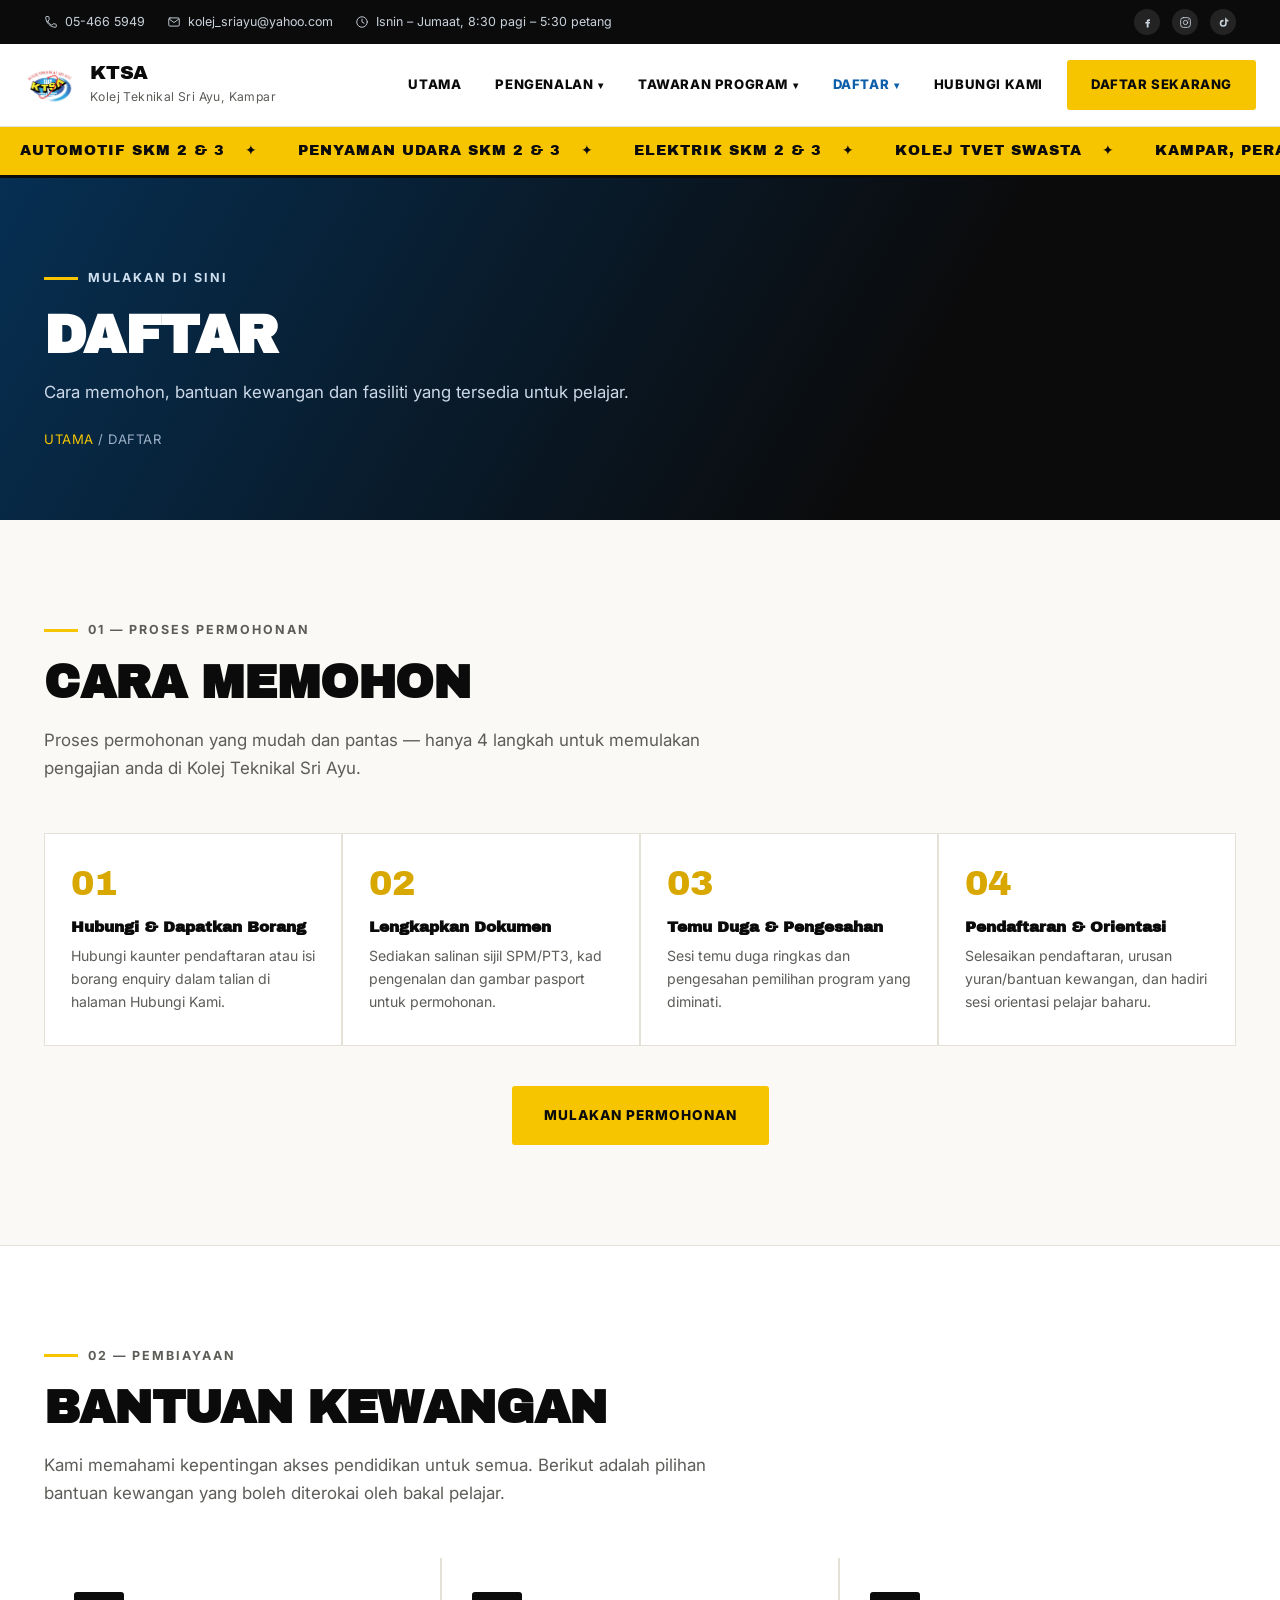
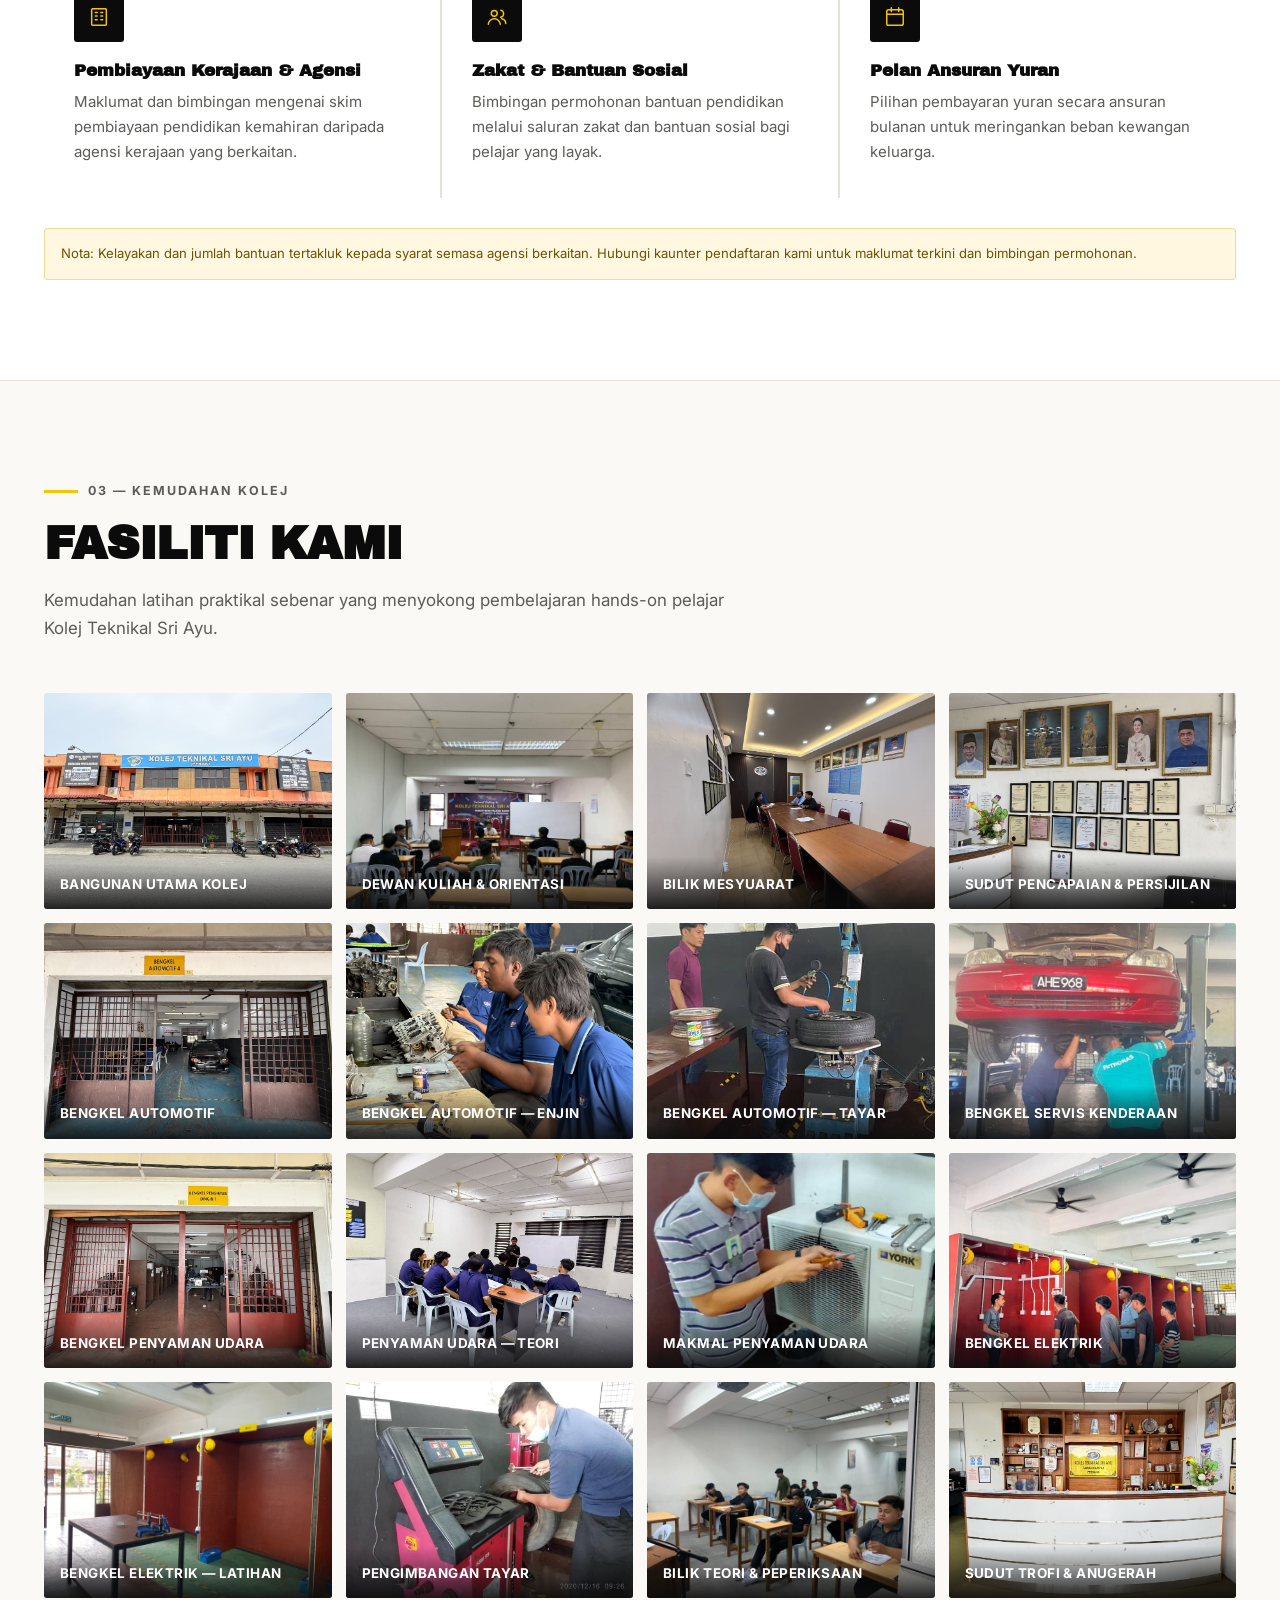
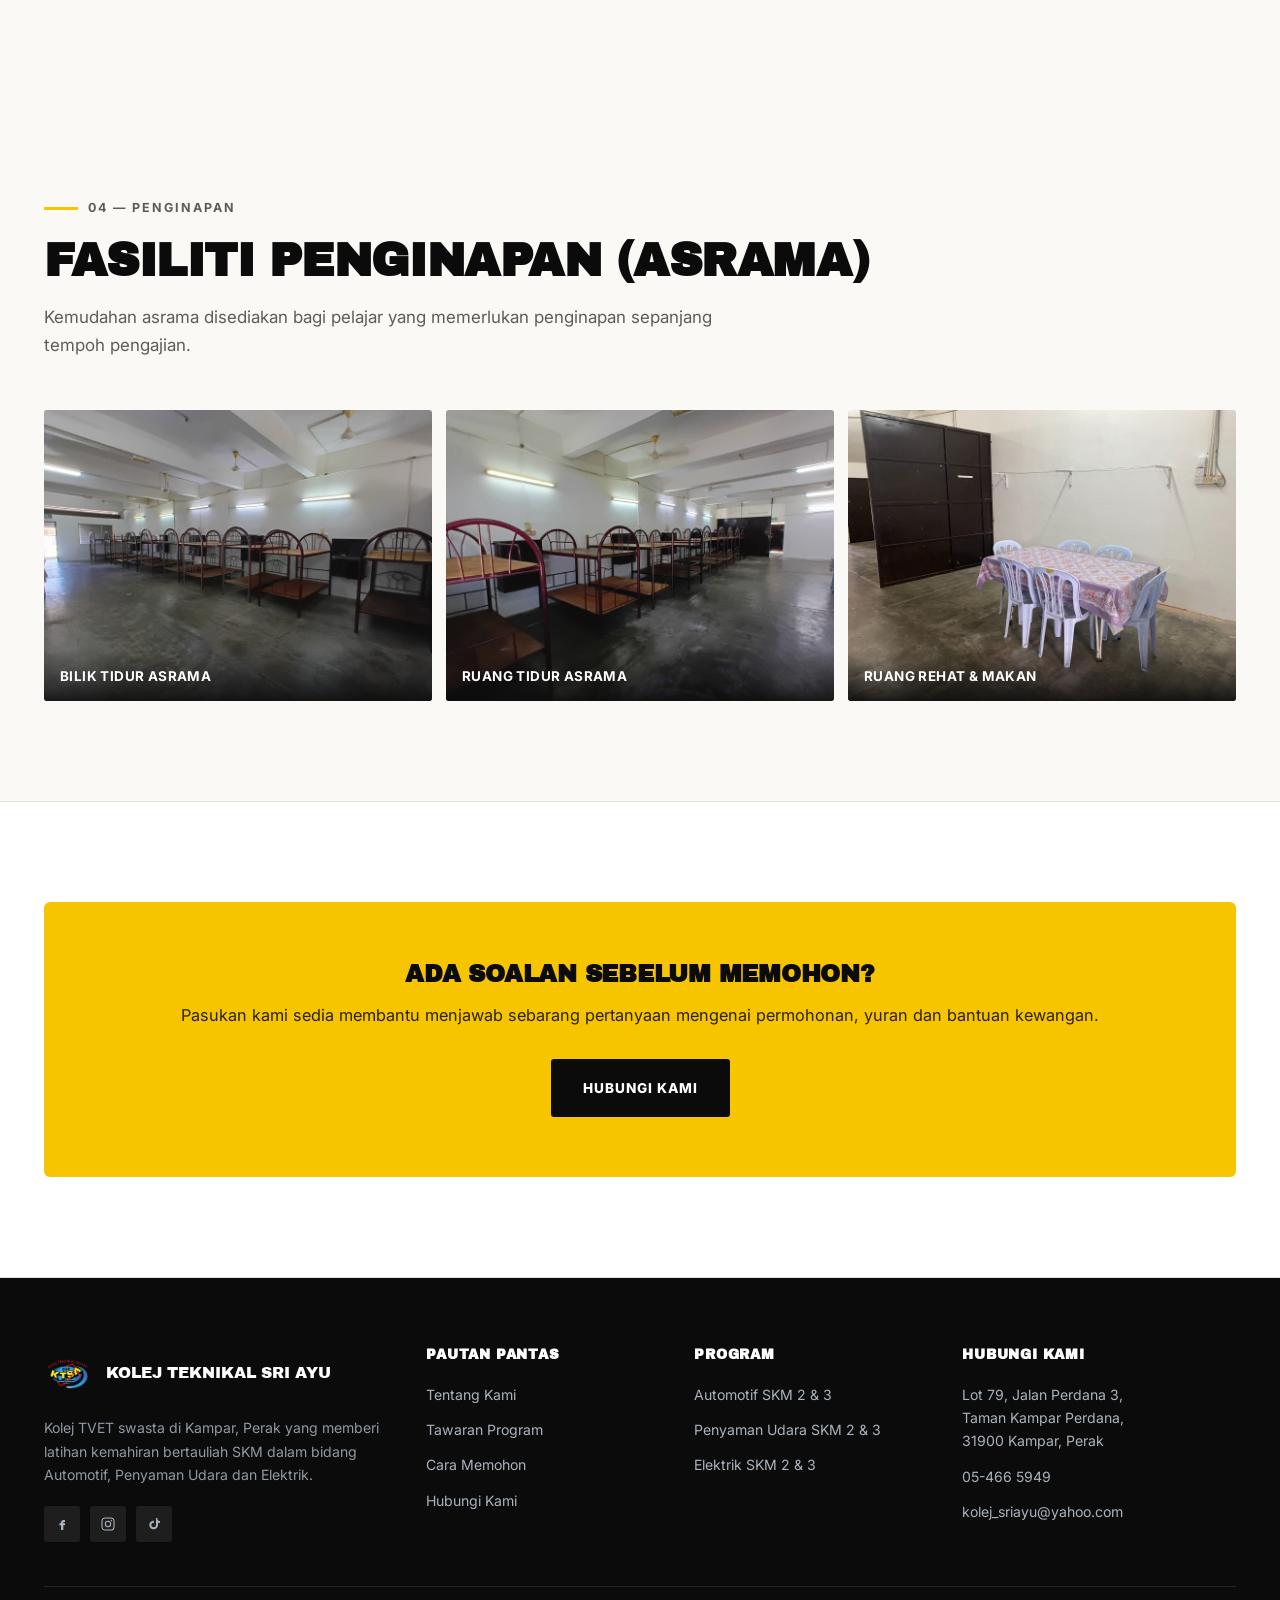
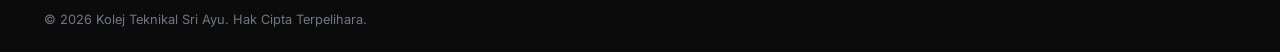
==== daftar.html @ 9a36b3b2 "Redesign site with ArtCenter-inspired bold editorial look and real content - Full visual redesign: b" ====
<!DOCTYPE html>
<html lang="ms">
<head>
<meta charset="UTF-8">
<meta name="viewport" content="width=device-width, initial-scale=1.0">
<title>Daftar | Kolej Teknikal Sri Ayu</title>
<meta name="description" content="Cara memohon, bantuan kewangan dan fasiliti di Kolej Teknikal Sri Ayu.">
<link rel="preconnect" href="https://fonts.googleapis.com">
<link href="https://fonts.googleapis.com/css2?family=Archivo+Black&family=Inter:wght@400;500;600;700;800;900&display=swap" rel="stylesheet">
<link rel="icon" type="image/png" sizes="32x32" href="img/favicon/favicon-32.png">
<link rel="icon" type="image/png" sizes="16x16" href="img/favicon/favicon-16.png">
<link rel="apple-touch-icon" sizes="180x180" href="img/favicon/apple-touch-icon.png">
<link rel="stylesheet" href="css/style.css">
</head>
<body>

<div class="top-bar">
  <div class="container">
    <div class="top-links">
      <a class="top-item" href="tel:0546659549"><svg class="icon" viewBox="0 0 24 24"><path d="M6.6 10.8c1.4 2.8 3.8 5.2 6.6 6.6l2.2-2.2c.3-.3.7-.4 1-.2 1.1.4 2.3.6 3.6.6.6 0 1 .4 1 1V20c0 .6-.4 1-1 1C10.8 21 3 13.2 3 3.6c0-.6.4-1 1-1h3.4c.6 0 1 .4 1 1 0 1.3.2 2.5.6 3.6.1.4 0 .8-.3 1.1L6.6 10.8Z"/></svg>05-466 5949</a>
      <a class="top-item" href="mailto:kolej_sriayu@yahoo.com"><svg class="icon" viewBox="0 0 24 24"><rect x="3" y="5" width="18" height="14" rx="2"/><path d="m4 7 8 6 8-6"/></svg>kolej_sriayu@yahoo.com</a>
      <span class="top-item"><svg class="icon" viewBox="0 0 24 24"><circle cx="12" cy="12" r="9"/><path d="M12 7v5l3.5 2"/></svg>Isnin – Jumaat, 8:30 pagi – 5:30 petang</span>
    </div>
    <div class="top-social">
      <a href="https://www.facebook.com/profile.php?id=100064108056510" target="_blank" rel="noopener" aria-label="Facebook"><svg class="icon" viewBox="0 0 24 24"><path d="M14 9h2.5V6H14c-1.9 0-3.5 1.6-3.5 3.5V11H8v3h2.5v7H14v-7h2.3l.4-3H14V9.6c0-.4.2-.6.6-.6Z" fill="currentColor" stroke="none"/></svg></a>
      <a href="https://www.instagram.com/kolej_teknikalsriayu/" target="_blank" rel="noopener" aria-label="Instagram"><svg class="icon" viewBox="0 0 24 24"><rect x="3" y="3" width="18" height="18" rx="5"/><circle cx="12" cy="12" r="4"/><circle cx="17.2" cy="6.8" r="1" fill="currentColor" stroke="none"/></svg></a>
      <a href="https://www.tiktok.com/@ktsa.tvet" target="_blank" rel="noopener" aria-label="TikTok"><svg class="icon" viewBox="0 0 24 24"><path d="M15 3v10.5a3.5 3.5 0 1 1-3-3.46V7a6.5 6.5 0 1 0 6 6.48V9.8a6 6 0 0 0 3 .8V7.6a4 4 0 0 1-3-1.4A4 4 0 0 1 17 3h-2Z" fill="currentColor" stroke="none"/></svg></a>
    </div>
  </div>
</div>

<header class="site-header">
  <div class="nav-wrap">
    <a href="index.html" class="brand">
      <img src="img/logo/logo.png" alt="Logo Kolej Teknikal Sri Ayu" class="logo-mark">
      <div class="brand-text">
        <div class="name">KTSA</div>
        <div class="tagline">Kolej Teknikal Sri Ayu, Kampar</div>
      </div>
    </a>
    <button class="nav-toggle" aria-label="Buka menu"><span></span><span></span><span></span></button>
    <nav class="main-nav">
      <ul>
        <li><a href="index.html">Utama</a></li>
        <li>
          <a href="pengenalan.html">Pengenalan <span class="caret">▾</span></a>
          <ul class="dropdown">
            <li><a href="pengenalan.html#tentang-kami">Tentang Kami</a></li>
            <li><a href="pengenalan.html#visi-misi">Visi dan Misi</a></li>
            <li><a href="pengenalan.html#pencapaian">Pencapaian</a></li>
            <li><a href="pengenalan.html#kepimpinan">Kepimpinan Kolej</a></li>
            <li><a href="index.html#rakan-strategik">Rakan Strategik</a></li>
          </ul>
        </li>
        <li>
          <a href="program.html">Tawaran Program <span class="caret">▾</span></a>
          <ul class="dropdown">
            <li><a href="program.html#automotif">Kursus Automotif SKM</a></li>
            <li><a href="program.html#penyaman-udara">Kursus Penyaman Udara SKM</a></li>
            <li><a href="program.html#elektrik">Kursus Elektrik SKM</a></li>
          </ul>
        </li>
        <li class="active">
          <a href="daftar.html">Daftar <span class="caret">▾</span></a>
          <ul class="dropdown">
            <li><a href="daftar.html#cara-memohon">Cara Memohon</a></li>
            <li><a href="daftar.html#bantuan-kewangan">Bantuan Kewangan</a></li>
            <li><a href="daftar.html#fasiliti">Fasiliti Kami</a></li>
            <li><a href="daftar.html#penginapan">Penginapan (Asrama)</a></li>
          </ul>
        </li>
        <li><a href="hubungi.html">Hubungi Kami</a></li>
        <li class="nav-cta"><a href="daftar.html" class="btn btn-gold">Daftar Sekarang</a></li>
      </ul>
    </nav>
  </div>
</header>

<div class="marquee">
  <div class="marquee-track">
    <span>Automotif SKM 2 &amp; 3</span><span>Penyaman Udara SKM 2 &amp; 3</span><span>Elektrik SKM 2 &amp; 3</span><span>Kolej TVET Swasta</span><span>Kampar, Perak</span>
    <span>Automotif SKM 2 &amp; 3</span><span>Penyaman Udara SKM 2 &amp; 3</span><span>Elektrik SKM 2 &amp; 3</span><span>Kolej TVET Swasta</span><span>Kampar, Perak</span>
  </div>
</div>

<section class="page-hero">
  <div class="container">
    <span class="eyebrow">Mulakan Di Sini</span>
    <h1>Daftar</h1>
    <p>Cara memohon, bantuan kewangan dan fasiliti yang tersedia untuk pelajar.</p>
    <div class="breadcrumb"><a href="index.html">Utama</a> / Daftar</div>
  </div>
</section>

<section class="section" id="cara-memohon">
  <div class="container">
    <span class="eyebrow">01 — Proses Permohonan</span>
    <h2 class="section-title">Cara Memohon</h2>
    <p class="section-intro">Proses permohonan yang mudah dan pantas — hanya 4 langkah untuk memulakan pengajian anda di Kolej Teknikal Sri Ayu.</p>
    <div class="steps">
      <div class="step">
        <div class="step-num">01</div>
        <h4>Hubungi &amp; Dapatkan Borang</h4>
        <p>Hubungi kaunter pendaftaran atau isi borang enquiry dalam talian di halaman Hubungi Kami.</p>
      </div>
      <div class="step">
        <div class="step-num">02</div>
        <h4>Lengkapkan Dokumen</h4>
        <p>Sediakan salinan sijil SPM/PT3, kad pengenalan dan gambar pasport untuk permohonan.</p>
      </div>
      <div class="step">
        <div class="step-num">03</div>
        <h4>Temu Duga &amp; Pengesahan</h4>
        <p>Sesi temu duga ringkas dan pengesahan pemilihan program yang diminati.</p>
      </div>
      <div class="step">
        <div class="step-num">04</div>
        <h4>Pendaftaran &amp; Orientasi</h4>
        <p>Selesaikan pendaftaran, urusan yuran/bantuan kewangan, dan hadiri sesi orientasi pelajar baharu.</p>
      </div>
    </div>
    <div style="margin-top:40px; text-align:center;">
      <a href="hubungi.html" class="btn btn-gold">Mulakan Permohonan</a>
    </div>
  </div>
</section>

<section class="section section-alt" id="bantuan-kewangan">
  <div class="container">
    <span class="eyebrow">02 — Pembiayaan</span>
    <h2 class="section-title">Bantuan Kewangan</h2>
    <p class="section-intro">Kami memahami kepentingan akses pendidikan untuk semua. Berikut adalah pilihan bantuan kewangan yang boleh diterokai oleh bakal pelajar.</p>
    <div class="grid-3">
      <div class="card">
        <div class="card-icon"><svg class="icon" viewBox="0 0 24 24"><rect x="4" y="3" width="16" height="18" rx="1"/><path d="M8 7h2M14 7h2M8 11h2M14 11h2M8 15h2M14 15h2"/></svg></div>
        <h3>Pembiayaan Kerajaan &amp; Agensi</h3>
        <p>Maklumat dan bimbingan mengenai skim pembiayaan pendidikan kemahiran daripada agensi kerajaan yang berkaitan.</p>
      </div>
      <div class="card">
        <div class="card-icon"><svg class="icon" viewBox="0 0 24 24"><circle cx="9" cy="8" r="3.2"/><path d="M2.5 20c0-3.3 2.9-6 6.5-6s6.5 2.7 6.5 6"/><path d="M16 4.5c1.8.4 3.2 2 3.2 3.9 0 1.9-1.4 3.5-3.2 3.9"/><path d="M17 14c2.6.5 4.5 2.4 4.5 5"/></svg></div>
        <h3>Zakat &amp; Bantuan Sosial</h3>
        <p>Bimbingan permohonan bantuan pendidikan melalui saluran zakat dan bantuan sosial bagi pelajar yang layak.</p>
      </div>
      <div class="card">
        <div class="card-icon"><svg class="icon" viewBox="0 0 24 24"><rect x="3" y="4" width="18" height="17" rx="2"/><path d="M3 9h18M8 2v4M16 2v4"/></svg></div>
        <h3>Pelan Ansuran Yuran</h3>
        <p>Pilihan pembayaran yuran secara ansuran bulanan untuk meringankan beban kewangan keluarga.</p>
      </div>
    </div>
    <div class="form-note" style="margin-top:30px;">Nota: Kelayakan dan jumlah bantuan tertakluk kepada syarat semasa agensi berkaitan. Hubungi kaunter pendaftaran kami untuk maklumat terkini dan bimbingan permohonan.</div>
  </div>
</section>

<section class="section" id="fasiliti">
  <div class="container">
    <span class="eyebrow">03 — Kemudahan Kolej</span>
    <h2 class="section-title">Fasiliti Kami</h2>
    <p class="section-intro">Kemudahan latihan praktikal sebenar yang menyokong pembelajaran hands-on pelajar Kolej Teknikal Sri Ayu.</p>
    <div class="photo-grid">
      <div class="photo-card"><img src="img/signboard/bangunan-utama.jpg" alt="Bangunan utama Kolej Teknikal Sri Ayu di Taman Kampar Perdana"><div class="cap">Bangunan Utama Kolej</div></div>
      <div class="photo-card"><img src="img/fasiliti/Fasiliti1.jpg" alt="Dewan kuliah dan sesi orientasi pelajar baharu"><div class="cap">Dewan Kuliah &amp; Orientasi</div></div>
      <div class="photo-card"><img src="img/pejabat/bilik-mesyuarat.jpg" alt="Bilik mesyuarat Kolej Teknikal Sri Ayu"><div class="cap">Bilik Mesyuarat</div></div>
      <div class="photo-card"><img src="img/pejabat/sijil.jpg" alt="Sudut persijilan dan pengiktirafan rasmi kolej"><div class="cap">Sudut Pencapaian &amp; Persijilan</div></div>
      <div class="photo-card"><img src="img/bengkel-automotif/signboard.jpg" alt="Bengkel Automotif Kolej Teknikal Sri Ayu"><div class="cap">Bengkel Automotif</div></div>
      <div class="photo-card"><img src="img/bengkel-automotif/engine.jpg" alt="Bengkel automotif — kerja komponen enjin"><div class="cap">Bengkel Automotif — Enjin</div></div>
      <div class="photo-card"><img src="img/fasiliti/Fasiliti4.jpg" alt="Bengkel automotif — servis tayar dan roda"><div class="cap">Bengkel Automotif — Tayar</div></div>
      <div class="photo-card"><img src="img/fasiliti/Fasiliti9.jpg" alt="Bengkel automotif — servis kenderaan di atas lif"><div class="cap">Bengkel Servis Kenderaan</div></div>
      <div class="photo-card"><img src="img/bengkel-aircond/signboard.jpg" alt="Bengkel Penyaman Udara Kolej Teknikal Sri Ayu"><div class="cap">Bengkel Penyaman Udara</div></div>
      <div class="photo-card"><img src="img/bengkel-aircond/teori-1.jpg" alt="Bilik teori Bengkel Penyaman Udara"><div class="cap">Penyaman Udara — Teori</div></div>
      <div class="photo-card"><img src="img/fasiliti/Fasiliti5.jpg" alt="Makmal penyaman udara — servis unit luar"><div class="cap">Makmal Penyaman Udara</div></div>
      <div class="photo-card"><img src="img/bengkel-elektrik/elektrik-1.jpg" alt="Bengkel Elektrik Kolej Teknikal Sri Ayu"><div class="cap">Bengkel Elektrik</div></div>
      <div class="photo-card"><img src="img/bengkel-elektrik/elektrik-3.jpg" alt="Bengkel Elektrik — bay latihan"><div class="cap">Bengkel Elektrik — Latihan</div></div>
      <div class="photo-card"><img src="img/fasiliti/Fasiliti8.jpg" alt="Bengkel automotif — pengimbangan tayar"><div class="cap">Pengimbangan Tayar</div></div>
      <div class="photo-card"><img src="img/fasiliti/Fasiliti2.jpg" alt="Bilik teori dan peperiksaan pelajar"><div class="cap">Bilik Teori &amp; Peperiksaan</div></div>
      <div class="photo-card"><img src="img/pejabat/trofi.jpg" alt="Sudut trofi dan anugerah kolej"><div class="cap">Sudut Trofi &amp; Anugerah</div></div>
    </div>
  </div>
</section>

<section class="section" id="penginapan">
  <div class="container">
    <span class="eyebrow">04 — Penginapan</span>
    <h2 class="section-title">Fasiliti Penginapan (Asrama)</h2>
    <p class="section-intro">Kemudahan asrama disediakan bagi pelajar yang memerlukan penginapan sepanjang tempoh pengajian.</p>
    <div class="photo-grid" style="grid-template-columns:repeat(3,1fr);">
      <div class="photo-card"><img src="img/hostel/hostel-1.jpg" alt="Bilik tidur asrama pelajar Kolej Teknikal Sri Ayu"><div class="cap">Bilik Tidur Asrama</div></div>
      <div class="photo-card"><img src="img/hostel/hostel-3.jpg" alt="Bilik tidur asrama pelajar, susun atur lain"><div class="cap">Ruang Tidur Asrama</div></div>
      <div class="photo-card"><img src="img/hostel/hostel-2.jpg" alt="Ruang rehat dan makan di asrama"><div class="cap">Ruang Rehat &amp; Makan</div></div>
    </div>
  </div>
</section>

<section class="section section-alt">
  <div class="container">
    <div class="cta-band">
      <h2>Ada Soalan Sebelum Memohon?</h2>
      <p>Pasukan kami sedia membantu menjawab sebarang pertanyaan mengenai permohonan, yuran dan bantuan kewangan.</p>
      <div class="cta-actions">
        <a href="hubungi.html" class="btn btn-ink">Hubungi Kami</a>
      </div>
    </div>
  </div>
</section>

<footer class="site-footer">
  <div class="container">
    <div class="footer-grid">
      <div>
        <div class="footer-brand">
          <img src="img/logo/logo.png" alt="Logo Kolej Teknikal Sri Ayu">
          <div class="name">Kolej Teknikal Sri Ayu</div>
        </div>
        <p class="footer-desc">Kolej TVET swasta di Kampar, Perak yang memberi latihan kemahiran bertauliah SKM dalam bidang Automotif, Penyaman Udara dan Elektrik.</p>
        <div class="footer-social">
          <a href="https://www.facebook.com/profile.php?id=100064108056510" target="_blank" rel="noopener" aria-label="Facebook"><svg class="icon" viewBox="0 0 24 24"><path d="M14 9h2.5V6H14c-1.9 0-3.5 1.6-3.5 3.5V11H8v3h2.5v7H14v-7h2.3l.4-3H14V9.6c0-.4.2-.6.6-.6Z" fill="currentColor" stroke="none"/></svg></a>
          <a href="https://www.instagram.com/kolej_teknikalsriayu/" target="_blank" rel="noopener" aria-label="Instagram"><svg class="icon" viewBox="0 0 24 24"><rect x="3" y="3" width="18" height="18" rx="5"/><circle cx="12" cy="12" r="4"/><circle cx="17.2" cy="6.8" r="1" fill="currentColor" stroke="none"/></svg></a>
          <a href="https://www.tiktok.com/@ktsa.tvet" target="_blank" rel="noopener" aria-label="TikTok"><svg class="icon" viewBox="0 0 24 24"><path d="M15 3v10.5a3.5 3.5 0 1 1-3-3.46V7a6.5 6.5 0 1 0 6 6.48V9.8a6 6 0 0 0 3 .8V7.6a4 4 0 0 1-3-1.4A4 4 0 0 1 17 3h-2Z" fill="currentColor" stroke="none"/></svg></a>
        </div>
      </div>
      <div>
        <h4>Pautan Pantas</h4>
        <ul>
          <li><a href="pengenalan.html">Tentang Kami</a></li>
          <li><a href="program.html">Tawaran Program</a></li>
          <li><a href="daftar.html">Cara Memohon</a></li>
          <li><a href="hubungi.html">Hubungi Kami</a></li>
        </ul>
      </div>
      <div>
        <h4>Program</h4>
        <ul>
          <li><a href="program.html#automotif">Automotif SKM 2 &amp; 3</a></li>
          <li><a href="program.html#penyaman-udara">Penyaman Udara SKM 2 &amp; 3</a></li>
          <li><a href="program.html#elektrik">Elektrik SKM 2 &amp; 3</a></li>
        </ul>
      </div>
      <div>
        <h4>Hubungi Kami</h4>
        <ul>
          <li>Lot 79, Jalan Perdana 3,<br>Taman Kampar Perdana,<br>31900 Kampar, Perak</li>
          <li>05-466 5949</li>
          <li>kolej_sriayu@yahoo.com</li>
        </ul>
      </div>
    </div>
    <div class="footer-bottom">
      <span>© 2026 Kolej Teknikal Sri Ayu. Hak Cipta Terpelihara.</span>
    </div>
  </div>
</footer>

<script src="js/main.js"></script>
</body>
</html>
---- css/style.css ----
/* ===================================================
   Kolej Teknikal Sri Ayu — Stylesheet
   Bold editorial design system (ArtCenter-inspired layout,
   palette pulled from the KTSA logo: gold, blue, red, ink)
   =================================================== */

:root {
  --ink: #0b0b0c;
  --ink-soft: #1c1c1e;
  --paper: #faf9f5;
  --white: #ffffff;

  --blue: #0c5fa8;
  --blue-dark: #062f52;
  --blue-mid: #124a80;
  --blue-light: #4a9ad8;

  --gold: #f6c500;
  --gold-dark: #d9a800;

  --red: #e1261c;

  --gray-900: #1c1c1e;
  --gray-600: #5c5c58;
  --gray-400: #8b8b84;
  --border: #e4e1d6;
  --border-dark: #2c2c2e;

  --radius: 3px;
  --radius-lg: 6px;
  --shadow: 0 10px 30px rgba(11, 11, 12, 0.08);
  --shadow-lg: 0 24px 60px rgba(11, 11, 12, 0.18);

  --container: 1240px;
}

* { margin: 0; padding: 0; box-sizing: border-box; }
html { scroll-behavior: smooth; }

body {
  font-family: 'Inter', -apple-system, BlinkMacSystemFont, 'Segoe UI', Roboto, Arial, sans-serif;
  color: var(--ink);
  background: var(--paper);
  line-height: 1.65;
  overflow-x: hidden;
  font-size: 16px;
}

h1, h2, h3, h4 {
  font-family: 'Archivo Black', 'Inter', sans-serif;
  color: var(--ink);
  line-height: 1.08;
  letter-spacing: -0.01em;
  text-transform: uppercase;
}
a { text-decoration: none; color: inherit; }
ul { list-style: none; }
img { max-width: 100%; display: block; }
button { font-family: inherit; }
svg.icon { width: 22px; height: 22px; stroke: currentColor; fill: none; stroke-width: 1.6; stroke-linecap: round; stroke-linejoin: round; flex-shrink: 0; }

.container { width: 100%; max-width: var(--container); margin: 0 auto; padding: 0 24px; }
.section { padding: 100px 0; }
.section-alt { background: var(--white); border-top: 1px solid var(--border); border-bottom: 1px solid var(--border); }
.section-dark { background: var(--ink); color: var(--white); }
.section-dark h2, .section-dark h3, .section-dark h4 { color: var(--white); }

.eyebrow {
  display: flex; align-items: center; gap: 10px;
  color: var(--gray-600); font-weight: 700; font-size: 0.78rem;
  letter-spacing: 2px; text-transform: uppercase; margin-bottom: 18px;
}
.eyebrow::before { content: ""; width: 34px; height: 3px; background: var(--gold); display: inline-block; }
.section-dark .eyebrow { color: #cfd6de; }

.section-title { font-size: clamp(2rem, 3.6vw, 3.1rem); margin-bottom: 18px; }
.section-intro { color: var(--gray-600); max-width: 700px; margin-bottom: 50px; font-size: 1.06rem; }
.section-dark .section-intro { color: #b9c2cc; }

/* Buttons */
.btn {
  display: inline-flex; align-items: center; gap: 10px; padding: 16px 30px;
  border-radius: var(--radius); font-weight: 800; font-size: 0.85rem;
  text-transform: uppercase; letter-spacing: 1px;
  transition: all 0.2s ease; border: 2px solid transparent; cursor: pointer;
}
.btn svg { width: 18px; height: 18px; }
.btn-gold { background: var(--gold); color: var(--ink); }
.btn-gold:hover { background: var(--gold-dark); transform: translateY(-2px); }
.btn-ink { background: var(--ink); color: var(--white); border-color: var(--ink); }
.btn-ink:hover { background: var(--ink-soft); transform: translateY(-2px); }
.btn-outline-white { background: transparent; border-color: rgba(255,255,255,0.55); color: var(--white); }
.btn-outline-white:hover { background: var(--white); color: var(--ink); border-color: var(--white); }
.btn-outline-ink { background: transparent; border-color: var(--ink); color: var(--ink); }
.btn-outline-ink:hover { background: var(--ink); color: var(--white); }
.btn-block { width: 100%; justify-content: center; }
.text-link { display: inline-flex; align-items: center; gap: 8px; font-weight: 800; text-transform: uppercase; font-size: 0.82rem; letter-spacing: 0.8px; color: var(--ink); border-bottom: 2px solid var(--gold); padding-bottom: 4px; }
.text-link:hover { color: var(--blue); border-color: var(--blue); }
.text-link svg { width: 16px; height: 16px; transition: transform 0.2s ease; }
.text-link:hover svg { transform: translateX(4px); }

/* Utility bar */
.top-bar { background: var(--ink); color: #c9d1da; font-size: 0.78rem; }
.top-bar .container { display: flex; justify-content: space-between; align-items: center; padding-top: 9px; padding-bottom: 9px; flex-wrap: wrap; gap: 8px; }
.top-bar .top-links { display: flex; gap: 22px; flex-wrap: wrap; }
.top-bar .top-item { display: inline-flex; align-items: center; gap: 7px; }
.top-bar .top-item svg { width: 14px; height: 14px; }
.top-bar a:hover { color: var(--gold); }
.top-social { display: flex; gap: 12px; }
.top-social a { width: 26px; height: 26px; border-radius: 50%; background: rgba(255,255,255,0.1); display: flex; align-items: center; justify-content: center; }
.top-social svg { width: 13px; height: 13px; }
.top-social a:hover { background: var(--gold); color: var(--ink); }

/* Header / Nav */
header.site-header { background: var(--white); border-bottom: 1px solid var(--border); position: sticky; top: 0; z-index: 999; }
.nav-wrap { display: flex; align-items: center; justify-content: space-between; padding: 14px 24px; gap: 20px; }
.brand { display: flex; align-items: center; gap: 12px; }
.brand img.logo-mark { height: 54px; width: auto; flex-shrink: 0; }
.brand-text .name { font-family: 'Archivo Black', sans-serif; font-weight: 400; font-size: 1.2rem; color: var(--ink); line-height: 1; text-transform: uppercase; letter-spacing: -0.01em; white-space: nowrap; }
.brand-text .tagline { font-size: 0.76rem; color: var(--gray-600); letter-spacing: 0.4px; margin-top: 5px; white-space: nowrap; }

nav.main-nav > ul { display: flex; align-items: center; gap: 2px; }
nav.main-nav > ul > li { position: relative; }
nav.main-nav > ul > li > a {
  display: flex; align-items: center; gap: 5px; padding: 12px 16px; font-weight: 800;
  font-size: 0.82rem; text-transform: uppercase; letter-spacing: 0.6px; color: var(--ink); border-radius: var(--radius); transition: color 0.2s;
}
nav.main-nav > ul > li > a:hover, nav.main-nav > ul > li.active > a { color: var(--blue); }
.caret { font-size: 0.6rem; margin-top: 2px; }

.dropdown {
  display: block; position: absolute; top: 100%; left: 0; background: var(--ink); min-width: 270px;
  box-shadow: var(--shadow-lg); border-radius: var(--radius); padding: 8px;
  opacity: 0; visibility: hidden; transform: translateY(8px); transition: all 0.18s ease;
}
nav.main-nav > ul > li:hover .dropdown { opacity: 1; visibility: visible; transform: translateY(0); }
.dropdown li a { display: block; padding: 12px 16px; border-radius: var(--radius); font-size: 0.86rem; color: #dfe4e9; font-weight: 600; }
.dropdown li a:hover { background: rgba(255,255,255,0.08); color: var(--gold); }

.nav-cta { margin-left: 6px; }
.nav-cta .btn { padding: 12px 22px; }
.nav-toggle { display: none; flex-direction: column; gap: 5px; cursor: pointer; background: none; border: none; padding: 6px; }
.nav-toggle span { width: 26px; height: 3px; background: var(--ink); border-radius: 2px; }

/* Marquee ticker */
.marquee { background: var(--gold); color: var(--ink); overflow: hidden; white-space: nowrap; border-bottom: 3px solid var(--ink); }
.marquee-track { display: inline-flex; align-items: center; animation: marquee 26s linear infinite; padding: 12px 0; }
.marquee-track span { font-family: 'Archivo Black', sans-serif; font-size: 0.9rem; text-transform: uppercase; letter-spacing: 1px; padding: 0 20px; display: inline-flex; align-items: center; gap: 20px; }
.marquee-track span::after { content: "✦"; color: var(--ink); }
@keyframes marquee { 0% { transform: translateX(0); } 100% { transform: translateX(-50%); } }
@media (prefers-reduced-motion: reduce) { .marquee-track { animation: none; } }

/* Hero */
.hero {
  position: relative; color: var(--white); padding: 130px 0 150px; overflow: hidden; background: var(--ink);
}
.hero::before {
  content: ""; position: absolute; inset: 0; z-index: 1;
  background: linear-gradient(180deg, rgba(6,15,26,0.72) 0%, rgba(6,15,26,0.86) 55%, rgba(6,15,26,0.96) 100%);
}
.hero::after {
  content: ""; position: absolute; right: -140px; top: -140px; width: 460px; height: 460px;
  border-radius: 50%; background: rgba(246, 197, 0, 0.08); pointer-events: none; z-index: 1;
}
.hero-inner { position: relative; z-index: 2; max-width: 760px; }
.hero-badge {
  display: inline-flex; align-items: center; gap: 8px; background: rgba(246,197,0,0.14); border: 1px solid rgba(246,197,0,0.5);
  color: var(--gold); padding: 8px 18px; border-radius: 30px; font-size: 0.78rem; font-weight: 800; letter-spacing: 1px; text-transform: uppercase; margin-bottom: 26px;
}
.hero h1 { color: var(--white); font-size: clamp(2.6rem, 6vw, 4.6rem); margin-bottom: 22px; }
.hero h1 span { color: var(--gold); }
.hero p { color: #d6dee6; font-size: 1.12rem; max-width: 560px; margin-bottom: 36px; text-transform: none; }
.hero-actions { display: flex; gap: 16px; flex-wrap: wrap; }

.hero-stats { position: relative; z-index: 2; margin-top: 70px; background: var(--ink-soft); border: 1px solid rgba(255,255,255,0.1); border-radius: var(--radius-lg); display: grid; grid-template-columns: repeat(4, 1fr); }
.hero-stats .stat { padding: 26px 22px; text-align: left; border-right: 1px solid rgba(255,255,255,0.1); }
.hero-stats .stat:last-child { border-right: none; }
.hero-stats .stat .num { font-family: 'Archivo Black', sans-serif; font-size: 1.7rem; color: var(--gold); }
.hero-stats .stat .label { font-size: 0.76rem; color: #c3ccd6; margin-top: 4px; text-transform: uppercase; letter-spacing: 0.5px; }

/* Page hero (inner pages) */
.page-hero {
  position: relative; color: var(--white); padding: 90px 0 70px; text-align: left;
  background: linear-gradient(120deg, var(--blue-dark), var(--ink) 70%);
}
.page-hero .eyebrow { color: #cfe0f0; }
.page-hero .eyebrow::before { background: var(--gold); }
.page-hero h1 { color: var(--white); font-size: clamp(2.1rem, 4.5vw, 3.4rem); margin-bottom: 14px; }
.page-hero p { color: #cdd9e8; max-width: 620px; font-size: 1.05rem; text-transform: none; }
.breadcrumb { font-size: 0.82rem; color: #9db2c8; margin-top: 22px; text-transform: uppercase; letter-spacing: 0.5px; }
.breadcrumb a { color: var(--gold); }

/* Numbered editorial feature list */
.feature-list { display: grid; grid-template-columns: repeat(3, 1fr); gap: 0; border-top: 1px solid var(--border); }
.feature-item { padding: 34px 28px; border-right: 1px solid var(--border); border-bottom: 1px solid var(--border); }
.feature-item:nth-child(3n) { border-right: none; }
.feature-item .fi-top { display: flex; align-items: center; justify-content: space-between; margin-bottom: 20px; }
.feature-item .fi-num { font-family: 'Archivo Black', sans-serif; font-size: 0.85rem; color: var(--gray-400); }
.feature-item .fi-icon { width: 44px; height: 44px; border-radius: var(--radius); background: var(--ink); color: var(--gold); display: flex; align-items: center; justify-content: center; }
.feature-item h3 { font-size: 1.02rem; margin-bottom: 10px; text-transform: none; letter-spacing: 0; }
.feature-item p { color: var(--gray-600); font-size: 0.92rem; text-transform: none; }

/* Cards (financial aid, leadership) */
.grid-3 { display: grid; grid-template-columns: repeat(3, 1fr); gap: 2px; background: var(--border); }
.grid-2 { display: grid; grid-template-columns: repeat(2, 1fr); gap: 26px; }
.grid-4 { display: grid; grid-template-columns: repeat(4, 1fr); gap: 22px; }

.card { background: var(--white); padding: 34px 30px; transition: background 0.2s; }
.card:hover { background: var(--paper); }
.card-icon {
  width: 50px; height: 50px; border-radius: var(--radius); background: var(--ink);
  color: var(--gold); display: flex; align-items: center; justify-content: center; margin-bottom: 20px;
}
.card h3 { font-size: 1.05rem; margin-bottom: 10px; text-transform: none; letter-spacing: 0; }
.card p { color: var(--gray-600); font-size: 0.94rem; }

/* Program editorial blocks */
.program-feature { display: grid; grid-template-columns: 1fr 1fr; gap: 60px; align-items: center; padding: 70px 0; border-bottom: 1px solid var(--border); }
.program-feature:first-of-type { padding-top: 0; }
.program-feature:last-of-type { border-bottom: none; }
.program-feature.reverse .pf-media { order: 2; }
.program-feature.reverse .pf-text { order: 1; }
.pf-media { position: relative; aspect-ratio: 4/3; overflow: hidden; border-radius: var(--radius-lg); }
.pf-media img { width: 100%; height: 100%; object-fit: cover; }
.pf-media .pf-tag { position: absolute; top: 18px; left: 18px; background: var(--gold); color: var(--ink); font-family: 'Archivo Black', sans-serif; font-size: 0.72rem; padding: 7px 14px; border-radius: 20px; letter-spacing: 0.5px; }
.pf-text .fi-num { display: block; font-family: 'Archivo Black', sans-serif; color: var(--gray-400); font-size: 0.85rem; margin-bottom: 14px; }
.pf-text h3 { font-size: clamp(1.5rem, 2.4vw, 2.1rem); margin-bottom: 16px; }
.pf-text p.desc { color: var(--gray-600); margin-bottom: 22px; text-transform: none; }
.pf-meta { display: grid; grid-template-columns: repeat(2, 1fr); gap: 14px; margin: 24px 0; padding: 20px 0; border-top: 1px solid var(--border); border-bottom: 1px solid var(--border); }
.pf-meta .item .label { font-size: 0.72rem; color: var(--gray-400); text-transform: uppercase; letter-spacing: 0.5px; }
.pf-meta .item .value { font-weight: 800; color: var(--ink); margin-top: 3px; font-size: 0.94rem; }
.program-cols { display: grid; grid-template-columns: 1fr 1fr; gap: 30px; margin: 20px 0 26px; }
.program-cols h4 { font-size: 0.86rem; margin-bottom: 12px; text-transform: uppercase; letter-spacing: 0.6px; color: var(--gray-600); }
.check-list li { position: relative; padding-left: 26px; margin-bottom: 10px; font-size: 0.92rem; color: var(--ink); }
.check-list li svg { position: absolute; left: 0; top: 3px; width: 16px; height: 16px; color: var(--gold-dark); stroke-width: 3; }

/* Steps */
.steps { display: grid; grid-template-columns: repeat(4, 1fr); gap: 2px; background: var(--border); border: 1px solid var(--border); }
.step { background: var(--white); padding: 32px 26px; position: relative; }
.step .step-num { font-family: 'Archivo Black', sans-serif; font-size: 2.2rem; color: var(--gold-dark); margin-bottom: 18px; line-height: 1; }
.step h4 { font-size: 0.96rem; margin-bottom: 8px; text-transform: none; letter-spacing: 0; }
.step p { font-size: 0.88rem; color: var(--gray-600); }

/* Timeline */
.timeline { border-left: 3px solid var(--ink); padding-left: 32px; }
.timeline-item { position: relative; margin-bottom: 34px; }
.timeline-item::before { content: ""; position: absolute; left: -41px; top: 4px; width: 15px; height: 15px; border-radius: 50%; background: var(--gold); border: 3px solid var(--ink); }
.timeline-item h4 { font-size: 1rem; margin-bottom: 6px; text-transform: none; letter-spacing: 0; }
.timeline-item p { color: var(--gray-600); font-size: 0.92rem; }

/* Leadership team */
.person-card { text-align: left; }
.person-avatar {
  width: 100%; aspect-ratio: 1; border-radius: var(--radius);
  background: linear-gradient(135deg, var(--blue-dark), var(--blue));
  display: flex; align-items: center; justify-content: center; color: var(--gold);
  font-family: 'Archivo Black', sans-serif; font-size: 2rem; margin-bottom: 20px;
}
.person-avatar.has-photo { background: var(--paper); padding: 0; overflow: hidden; }
.person-avatar.has-photo img { width: 100%; height: 100%; object-fit: cover; object-position: center 22%; display: block; }
.person-card h4 { font-size: 1.08rem; margin-bottom: 6px; text-transform: none; letter-spacing: -0.01em; line-height: 1.25; }
.person-card .person-name { color: var(--gray-600); font-weight: 600; font-size: 0.86rem; text-transform: none; letter-spacing: 0; }
.person-card p.bio { color: var(--gray-600); font-size: 0.88rem; }
.leadership-row { margin-bottom: 26px; }
.leadership-row:last-child { margin-bottom: 0; }
.leadership-row-center { display: flex; flex-wrap: wrap; justify-content: center; gap: 26px; }
.leadership-row-center > .person-card { flex: 0 1 calc(25% - 19.5px); }
@media (max-width: 980px) { .leadership-row-center > .person-card { flex-basis: calc(50% - 13px); } }
@media (max-width: 760px) { .leadership-row-center > .person-card { flex-basis: 100%; } }

/* Photo gallery (facilities / activities) */
.photo-grid { display: grid; grid-template-columns: repeat(4, 1fr); gap: 14px; }
.photo-grid.cols-2 { grid-template-columns: repeat(2, 1fr); gap: 20px; }
.photo-card { position: relative; overflow: hidden; border-radius: var(--radius); aspect-ratio: 4/3; }
.photo-card img { width: 100%; height: 100%; object-fit: cover; transition: transform 0.4s ease; }
.photo-card:hover img { transform: scale(1.06); }
.photo-card .cap { position: absolute; left: 0; right: 0; bottom: 0; padding: 16px 16px 14px; background: linear-gradient(0deg, rgba(11,11,12,0.88), rgba(11,11,12,0)); color: var(--white); font-weight: 700; font-size: 0.84rem; text-transform: uppercase; letter-spacing: 0.4px; }

/* Poster / announcement grid */
.poster-grid { display: grid; grid-template-columns: repeat(3, 1fr); gap: 24px; }
.poster-card { display: block; border-radius: var(--radius-lg); overflow: hidden; border: 1px solid var(--border); background: var(--white); }
.poster-card .poster-img { aspect-ratio: 3/4; overflow: hidden; }
.poster-card img { width: 100%; height: 100%; object-fit: cover; transition: transform 0.3s ease; }
.poster-card:hover img { transform: scale(1.03); }
.poster-card .poster-body { padding: 18px 20px; }
.poster-card .poster-tag { font-size: 0.7rem; font-weight: 800; letter-spacing: 1px; text-transform: uppercase; color: var(--blue); margin-bottom: 8px; }
.poster-card h4 { font-size: 0.96rem; text-transform: none; letter-spacing: 0; }

/* Statement / pull-quote band */
.statement-band { background: var(--ink); color: var(--white); padding: 100px 0; text-align: center; }
.statement-band .quote-mark { font-family: 'Archivo Black', sans-serif; font-size: 5rem; color: var(--gold); line-height: 1; margin-bottom: 10px; }
.statement-band blockquote { font-family: 'Archivo Black', sans-serif; font-size: clamp(1.5rem, 3.4vw, 2.6rem); max-width: 900px; margin: 0 auto 24px; text-transform: uppercase; line-height: 1.2; }
.statement-band cite { font-style: normal; color: #b9c2cc; font-size: 0.88rem; letter-spacing: 0.5px; text-transform: uppercase; }

/* Contact */
.contact-grid { display: grid; grid-template-columns: 1fr 1.15fr; gap: 2px; background: var(--border); }
.contact-info-card { background: var(--ink); color: var(--white); padding: 40px; }
.contact-info-card h3 { color: var(--white); margin-bottom: 26px; text-transform: uppercase; }
.contact-line { display: flex; gap: 16px; margin-bottom: 24px; align-items: flex-start; }
.contact-line .ic { width: 42px; height: 42px; border-radius: var(--radius); background: rgba(255,255,255,0.1); display: flex; align-items: center; justify-content: center; flex-shrink: 0; color: var(--gold); }
.contact-line .txt { font-size: 0.92rem; color: #dbe4ee; line-height: 1.55; }
.contact-line .txt strong { color: var(--white); display: block; margin-bottom: 3px; text-transform: uppercase; font-size: 0.78rem; letter-spacing: 0.5px; }
.social-row { display: flex; gap: 10px; margin-top: 8px; }
.social-row a { width: 38px; height: 38px; border-radius: var(--radius); background: rgba(255,255,255,0.1); display: flex; align-items: center; justify-content: center; }
.social-row a:hover { background: var(--gold); color: var(--ink); }
.social-row svg { width: 17px; height: 17px; }

.form-card { background: var(--white); padding: 40px; }
.form-row { display: grid; grid-template-columns: 1fr 1fr; gap: 16px; margin-bottom: 16px; }
.form-group { margin-bottom: 16px; }
.form-group label { display: block; font-size: 0.78rem; font-weight: 800; margin-bottom: 8px; color: var(--ink); text-transform: uppercase; letter-spacing: 0.5px; }
.form-group input, .form-group select, .form-group textarea {
  width: 100%; padding: 13px 14px; border: 1.5px solid var(--border); border-radius: var(--radius); font-size: 0.94rem; font-family: inherit; background: var(--paper);
}
.form-group input:focus, .form-group select:focus, .form-group textarea:focus { outline: none; border-color: var(--blue); }
.form-group textarea { resize: vertical; min-height: 110px; }
.form-note { background: #fff7e0; border: 1px solid #f0d896; color: #6b5205; font-size: 0.82rem; padding: 14px 16px; border-radius: var(--radius); margin-top: 14px; }

.map-wrap { border-radius: var(--radius-lg); overflow: hidden; border: 1px solid var(--border); }
.map-wrap iframe { width: 100%; height: 400px; border: 0; display: block; filter: grayscale(0.15); }
.map-actions { margin-top: 14px; }

/* Partner / strategic-partner logo strip */
.partners-strip { display: flex; flex-wrap: wrap; align-items: center; justify-content: center; gap: 20px; }
.partners-strip .partner-logo {
  display: flex; align-items: center; justify-content: center; height: 92px; width: 150px;
  background: var(--white); border: 1px solid var(--border); border-radius: var(--radius); padding: 16px;
}
.partners-strip img { max-height: 56px; max-width: 100%; width: auto; object-fit: contain; filter: grayscale(1); opacity: 0.72; transition: all 0.2s ease; }
.partners-strip .partner-logo:hover img { filter: none; opacity: 1; }
.partners-strip .partner-logo:hover { border-color: var(--gold); }

/* Hero slideshow */
.hero-slides { position: absolute; inset: 0; z-index: 0; }
.hero-slide {
  position: absolute; inset: 0; background-size: cover; background-position: center;
  opacity: 0; transition: opacity 1.6s ease;
}
.hero-slide.active { opacity: 1; }
@media (prefers-reduced-motion: reduce) { .hero-slide { transition: none; } }

/* CTA band */
.cta-band { background: var(--gold); color: var(--ink); border-radius: var(--radius-lg); padding: 60px 50px; text-align: center; }
.cta-band h2 { color: var(--ink); margin-bottom: 14px; }
.cta-band p { color: #2a2200; margin-bottom: 30px; font-size: 1.02rem; text-transform: none; }
.cta-actions { display: flex; gap: 16px; justify-content: center; flex-wrap: wrap; }

/* Footer */
footer.site-footer { background: var(--ink); color: #aab3bd; padding: 70px 0 0; margin-top: 0; }
.footer-grid { display: grid; grid-template-columns: 1.5fr 1fr 1fr 1.2fr; gap: 40px; padding-bottom: 44px; border-bottom: 1px solid rgba(255,255,255,0.1); }
.footer-grid h4 { color: var(--white); font-size: 0.84rem; margin-bottom: 20px; text-transform: uppercase; letter-spacing: 0.8px; }
.footer-grid ul li { margin-bottom: 12px; font-size: 0.88rem; }
.footer-grid ul li a:hover { color: var(--gold); }
.footer-brand { display: flex; gap: 12px; margin-bottom: 18px; align-items: center; }
.footer-brand img { height: 50px; width: auto; }
.footer-brand .name { font-family: 'Archivo Black', sans-serif; color: #fff; font-size: 0.98rem; text-transform: uppercase; }
.footer-desc { font-size: 0.88rem; color: #9099a3; margin-bottom: 20px; }
.footer-social { display: flex; gap: 10px; }
.footer-social a { width: 36px; height: 36px; border-radius: var(--radius); background: rgba(255,255,255,0.08); display: flex; align-items: center; justify-content: center; }
.footer-social a:hover { background: var(--gold); color: var(--ink); }
.footer-social svg { width: 16px; height: 16px; }
.footer-bottom { display: flex; justify-content: space-between; align-items: center; padding: 22px 0; font-size: 0.8rem; color: #6f7883; flex-wrap: wrap; gap: 10px; }

/* Responsive */
@media (max-width: 1080px) {
  .program-feature { grid-template-columns: 1fr; gap: 30px; }
  .program-feature.reverse .pf-media { order: 1; }
  .program-feature.reverse .pf-text { order: 2; }
  .photo-grid { grid-template-columns: repeat(3, 1fr); }
}
@media (max-width: 980px) {
  .hero-stats { grid-template-columns: repeat(2, 1fr); }
  .hero-stats .stat:nth-child(2) { border-right: none; }
  .grid-3, .grid-4, .grid-2 { grid-template-columns: repeat(2, 1fr); }
  .feature-list { grid-template-columns: repeat(2, 1fr); }
  .feature-item:nth-child(2n) { border-right: none; }
  .feature-item:nth-child(3n) { border-right: 1px solid var(--border); }
  .steps { grid-template-columns: repeat(2, 1fr); }
  .footer-grid { grid-template-columns: repeat(2, 1fr); }
  .contact-grid { grid-template-columns: 1fr; }
  .program-cols { grid-template-columns: 1fr; }
  .pf-meta { grid-template-columns: repeat(2, 1fr); }
  .poster-grid { grid-template-columns: repeat(2, 1fr); }
  .photo-grid { grid-template-columns: repeat(2, 1fr); }
}
@media (max-width: 760px) {
  nav.main-nav { display: none; }
  .nav-toggle { display: flex; }
  nav.main-nav.open {
    display: flex; position: absolute; top: 100%; left: 0; right: 0; background: var(--ink);
    flex-direction: column; box-shadow: var(--shadow-lg); padding: 10px;
  }
  nav.main-nav.open ul { flex-direction: column; align-items: stretch; width: 100%; }
  nav.main-nav.open > ul > li > a { color: #fff; }
  nav.main-nav.open .dropdown { position: static; opacity: 1; visibility: visible; transform: none; box-shadow: none; display: none; background: rgba(255,255,255,0.05); }
  nav.main-nav.open li.open .dropdown { display: block; }
  .grid-3, .grid-4, .grid-2 { grid-template-columns: 1fr; }
  .feature-list { grid-template-columns: 1fr; }
  .feature-item { border-right: none !important; }
  .steps { grid-template-columns: 1fr; }
  .footer-grid { grid-template-columns: 1fr; }
  .hero { padding: 90px 0 100px; }
  .hero h1 { font-size: 2.1rem; }
  .form-row { grid-template-columns: 1fr 1fr; }
  .cta-band { padding: 44px 26px; }
  .poster-grid, .photo-grid { grid-template-columns: 1fr 1fr; }
  .section { padding: 64px 0; }
  .top-bar .top-links { gap: 12px; }
}
@media (max-width: 480px) {
  .poster-grid, .photo-grid { grid-template-columns: 1fr; }
  .form-row { grid-template-columns: 1fr; }
  .partners-strip .partner-logo { height: 76px; width: 120px; padding: 12px; }
}
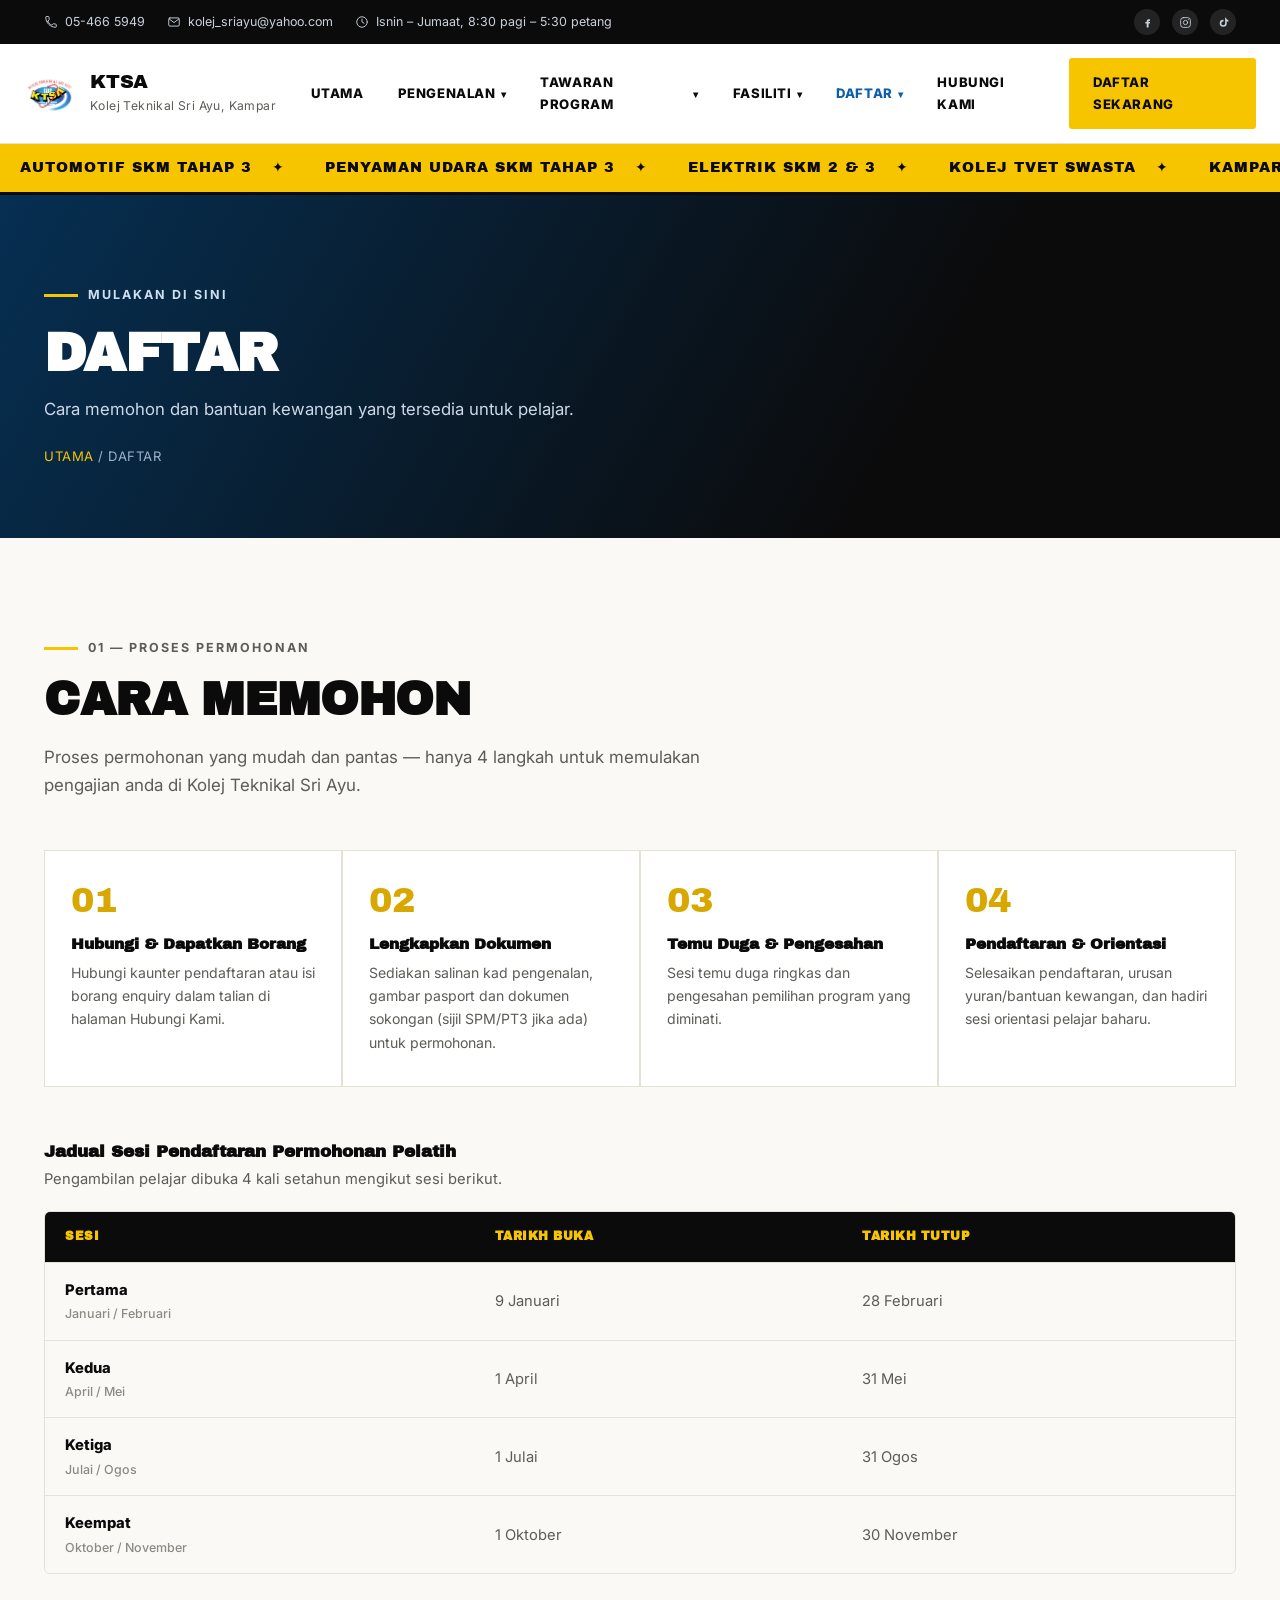
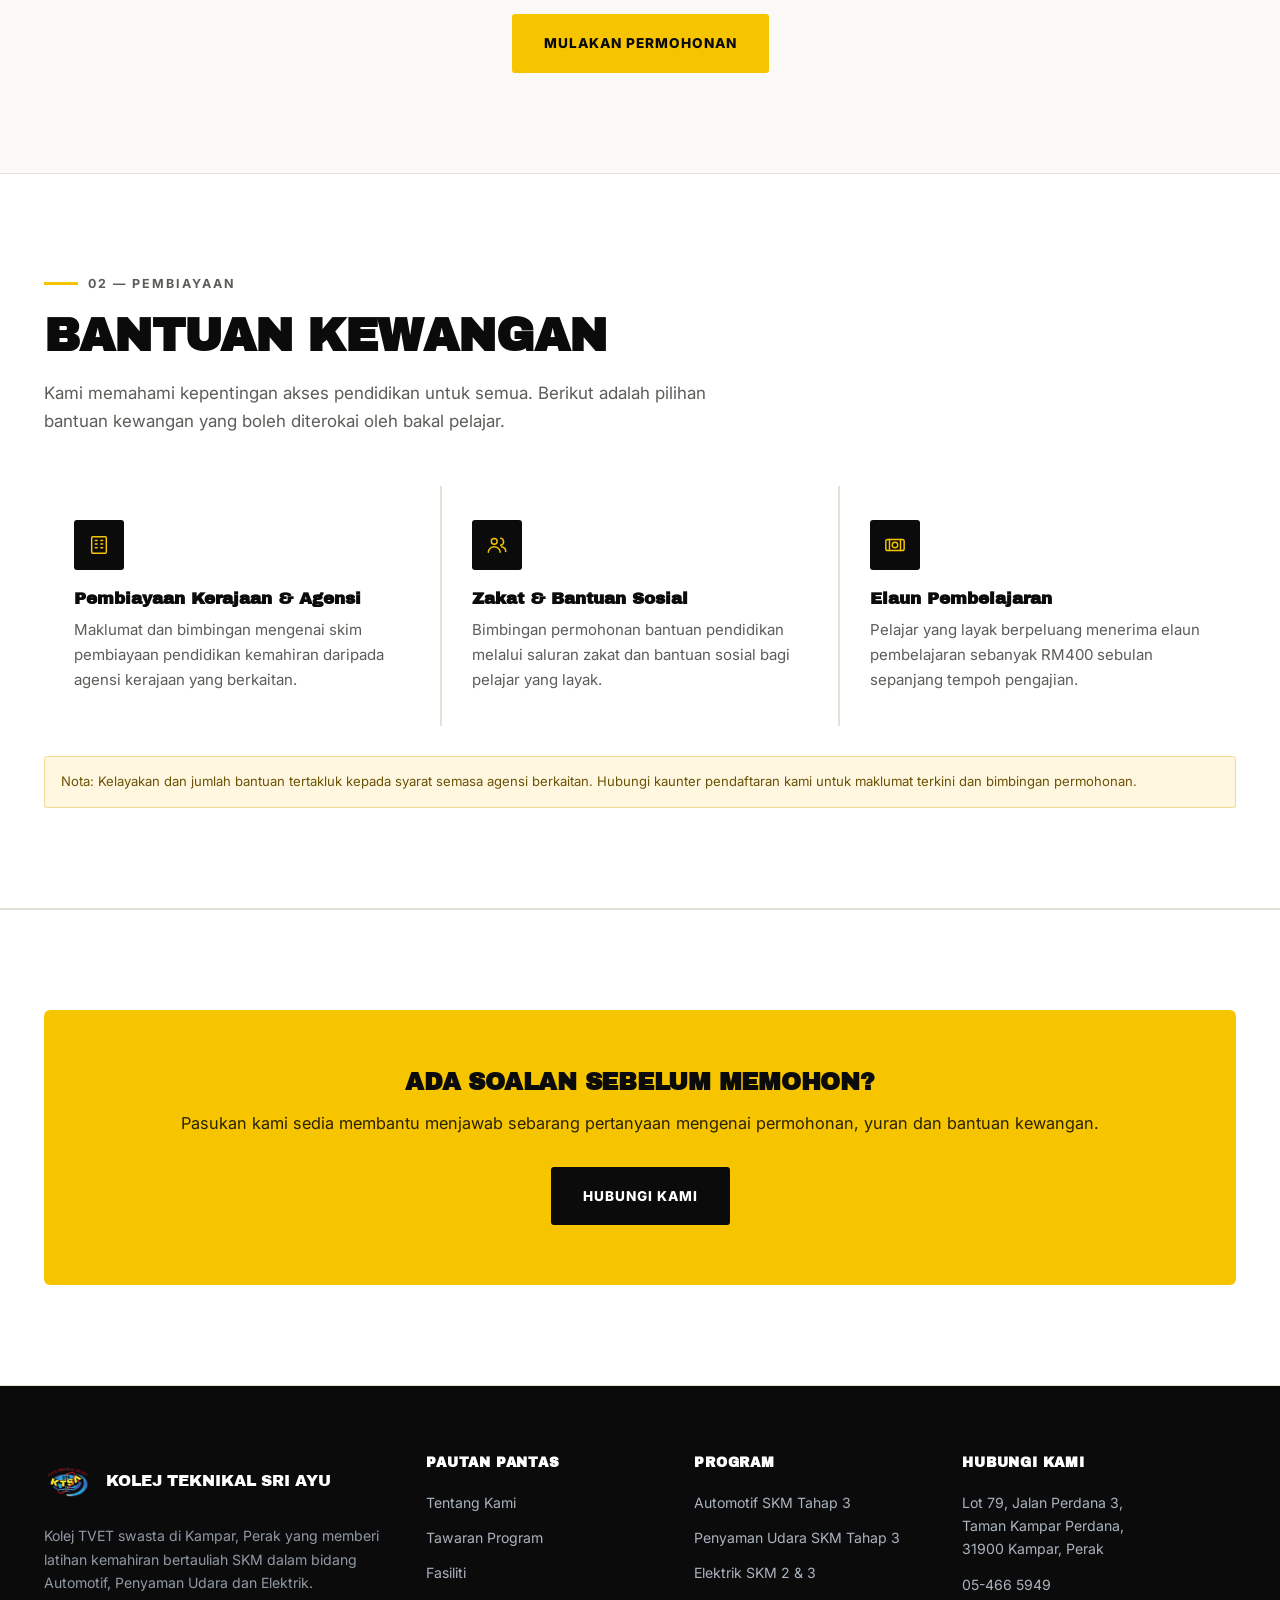
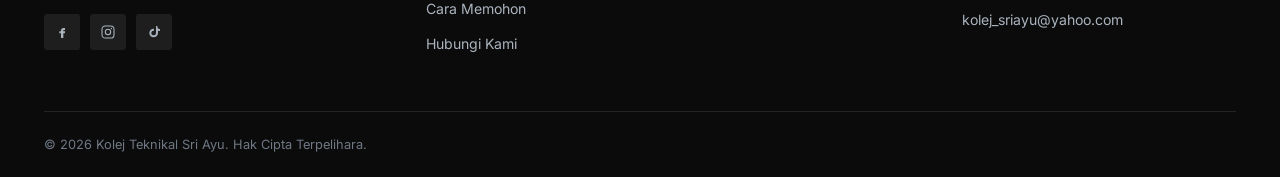
==== commit 96994779: "Correct Automotif to SKM Tahap 3 (was shown as Tahap 2 & 3) Elektrik remains the only program spanni" ====
--- a/daftar.html
+++ b/daftar.html
@@ -4,7 +4,7 @@
 <meta charset="UTF-8">
 <meta name="viewport" content="width=device-width, initial-scale=1.0">
 <title>Daftar | Kolej Teknikal Sri Ayu</title>
-<meta name="description" content="Cara memohon, bantuan kewangan dan fasiliti di Kolej Teknikal Sri Ayu.">
+<meta name="description" content="Cara memohon dan bantuan kewangan di Kolej Teknikal Sri Ayu.">
 <link rel="preconnect" href="https://fonts.googleapis.com">
 <link href="https://fonts.googleapis.com/css2?family=Archivo+Black&family=Inter:wght@400;500;600;700;800;900&display=swap" rel="stylesheet">
 <link rel="icon" type="image/png" sizes="32x32" href="img/favicon/favicon-32.png">
@@ -48,7 +48,7 @@
             <li><a href="pengenalan.html#tentang-kami">Tentang Kami</a></li>
             <li><a href="pengenalan.html#visi-misi">Visi dan Misi</a></li>
             <li><a href="pengenalan.html#pencapaian">Pencapaian</a></li>
-            <li><a href="pengenalan.html#kepimpinan">Kepimpinan Kolej</a></li>
+            <li><a href="pengenalan.html#carta-organisasi">Carta Organisasi</a></li>
             <li><a href="index.html#rakan-strategik">Rakan Strategik</a></li>
           </ul>
         </li>
@@ -60,13 +60,18 @@
             <li><a href="program.html#elektrik">Kursus Elektrik SKM</a></li>
           </ul>
         </li>
+        <li>
+          <a href="fasiliti.html">Fasiliti <span class="caret">▾</span></a>
+          <ul class="dropdown">
+            <li><a href="fasiliti.html#fasiliti-kami">Fasiliti Kami</a></li>
+            <li><a href="fasiliti.html#penginapan">Penginapan (Asrama)</a></li>
+          </ul>
+        </li>
         <li class="active">
           <a href="daftar.html">Daftar <span class="caret">▾</span></a>
           <ul class="dropdown">
             <li><a href="daftar.html#cara-memohon">Cara Memohon</a></li>
             <li><a href="daftar.html#bantuan-kewangan">Bantuan Kewangan</a></li>
-            <li><a href="daftar.html#fasiliti">Fasiliti Kami</a></li>
-            <li><a href="daftar.html#penginapan">Penginapan (Asrama)</a></li>
           </ul>
         </li>
         <li><a href="hubungi.html">Hubungi Kami</a></li>
@@ -78,8 +83,8 @@
 
 <div class="marquee">
   <div class="marquee-track">
-    <span>Automotif SKM 2 &amp; 3</span><span>Penyaman Udara SKM 2 &amp; 3</span><span>Elektrik SKM 2 &amp; 3</span><span>Kolej TVET Swasta</span><span>Kampar, Perak</span>
-    <span>Automotif SKM 2 &amp; 3</span><span>Penyaman Udara SKM 2 &amp; 3</span><span>Elektrik SKM 2 &amp; 3</span><span>Kolej TVET Swasta</span><span>Kampar, Perak</span>
+    <span>Automotif SKM Tahap 3</span><span>Penyaman Udara SKM Tahap 3</span><span>Elektrik SKM 2 &amp; 3</span><span>Kolej TVET Swasta</span><span>Kampar, Perak</span>
+    <span>Automotif SKM Tahap 3</span><span>Penyaman Udara SKM Tahap 3</span><span>Elektrik SKM 2 &amp; 3</span><span>Kolej TVET Swasta</span><span>Kampar, Perak</span>
   </div>
 </div>
 
@@ -87,7 +92,7 @@
   <div class="container">
     <span class="eyebrow">Mulakan Di Sini</span>
     <h1>Daftar</h1>
-    <p>Cara memohon, bantuan kewangan dan fasiliti yang tersedia untuk pelajar.</p>
+    <p>Cara memohon dan bantuan kewangan yang tersedia untuk pelajar.</p>
     <div class="breadcrumb"><a href="index.html">Utama</a> / Daftar</div>
   </div>
 </section>
@@ -106,7 +111,7 @@
       <div class="step">
         <div class="step-num">02</div>
         <h4>Lengkapkan Dokumen</h4>
-        <p>Sediakan salinan sijil SPM/PT3, kad pengenalan dan gambar pasport untuk permohonan.</p>
+        <p>Sediakan salinan kad pengenalan, gambar pasport dan dokumen sokongan (sijil SPM/PT3 jika ada) untuk permohonan.</p>
       </div>
       <div class="step">
         <div class="step-num">03</div>
@@ -119,6 +124,25 @@
         <p>Selesaikan pendaftaran, urusan yuran/bantuan kewangan, dan hadiri sesi orientasi pelajar baharu.</p>
       </div>
     </div>
+
+    <div style="margin-top:56px;">
+      <h3 style="font-size:1.05rem; margin-bottom:6px; text-transform:none; letter-spacing:0;">Jadual Sesi Pendaftaran Permohonan Pelatih</h3>
+      <p style="color:var(--gray-600); font-size:0.92rem; margin-bottom:20px;">Pengambilan pelajar dibuka 4 kali setahun mengikut sesi berikut.</p>
+      <div class="data-table-wrap">
+        <table class="data-table">
+          <thead>
+            <tr><th>Sesi</th><th>Tarikh Buka</th><th>Tarikh Tutup</th></tr>
+          </thead>
+          <tbody>
+            <tr><td>Pertama<span class="session-sub">Januari / Februari</span></td><td>9 Januari</td><td>28 Februari</td></tr>
+            <tr><td>Kedua<span class="session-sub">April / Mei</span></td><td>1 April</td><td>31 Mei</td></tr>
+            <tr><td>Ketiga<span class="session-sub">Julai / Ogos</span></td><td>1 Julai</td><td>31 Ogos</td></tr>
+            <tr><td>Keempat<span class="session-sub">Oktober / November</span></td><td>1 Oktober</td><td>30 November</td></tr>
+          </tbody>
+        </table>
+      </div>
+    </div>
+
     <div style="margin-top:40px; text-align:center;">
       <a href="hubungi.html" class="btn btn-gold">Mulakan Permohonan</a>
     </div>
@@ -142,51 +166,12 @@
         <p>Bimbingan permohonan bantuan pendidikan melalui saluran zakat dan bantuan sosial bagi pelajar yang layak.</p>
       </div>
       <div class="card">
-        <div class="card-icon"><svg class="icon" viewBox="0 0 24 24"><rect x="3" y="4" width="18" height="17" rx="2"/><path d="M3 9h18M8 2v4M16 2v4"/></svg></div>
-        <h3>Pelan Ansuran Yuran</h3>
-        <p>Pilihan pembayaran yuran secara ansuran bulanan untuk meringankan beban kewangan keluarga.</p>
+        <div class="card-icon"><svg class="icon" viewBox="0 0 24 24"><rect x="2" y="6" width="20" height="12" rx="2"/><circle cx="12" cy="12" r="3"/><path d="M6 6v12M18 6v12"/></svg></div>
+        <h3>Elaun Pembelajaran</h3>
+        <p>Pelajar yang layak berpeluang menerima elaun pembelajaran sebanyak RM400 sebulan sepanjang tempoh pengajian.</p>
       </div>
     </div>
     <div class="form-note" style="margin-top:30px;">Nota: Kelayakan dan jumlah bantuan tertakluk kepada syarat semasa agensi berkaitan. Hubungi kaunter pendaftaran kami untuk maklumat terkini dan bimbingan permohonan.</div>
-  </div>
-</section>
-
-<section class="section" id="fasiliti">
-  <div class="container">
-    <span class="eyebrow">03 — Kemudahan Kolej</span>
-    <h2 class="section-title">Fasiliti Kami</h2>
-    <p class="section-intro">Kemudahan latihan praktikal sebenar yang menyokong pembelajaran hands-on pelajar Kolej Teknikal Sri Ayu.</p>
-    <div class="photo-grid">
-      <div class="photo-card"><img src="img/signboard/bangunan-utama.jpg" alt="Bangunan utama Kolej Teknikal Sri Ayu di Taman Kampar Perdana"><div class="cap">Bangunan Utama Kolej</div></div>
-      <div class="photo-card"><img src="img/fasiliti/Fasiliti1.jpg" alt="Dewan kuliah dan sesi orientasi pelajar baharu"><div class="cap">Dewan Kuliah &amp; Orientasi</div></div>
-      <div class="photo-card"><img src="img/pejabat/bilik-mesyuarat.jpg" alt="Bilik mesyuarat Kolej Teknikal Sri Ayu"><div class="cap">Bilik Mesyuarat</div></div>
-      <div class="photo-card"><img src="img/pejabat/sijil.jpg" alt="Sudut persijilan dan pengiktirafan rasmi kolej"><div class="cap">Sudut Pencapaian &amp; Persijilan</div></div>
-      <div class="photo-card"><img src="img/bengkel-automotif/signboard.jpg" alt="Bengkel Automotif Kolej Teknikal Sri Ayu"><div class="cap">Bengkel Automotif</div></div>
-      <div class="photo-card"><img src="img/bengkel-automotif/engine.jpg" alt="Bengkel automotif — kerja komponen enjin"><div class="cap">Bengkel Automotif — Enjin</div></div>
-      <div class="photo-card"><img src="img/fasiliti/Fasiliti4.jpg" alt="Bengkel automotif — servis tayar dan roda"><div class="cap">Bengkel Automotif — Tayar</div></div>
-      <div class="photo-card"><img src="img/fasiliti/Fasiliti9.jpg" alt="Bengkel automotif — servis kenderaan di atas lif"><div class="cap">Bengkel Servis Kenderaan</div></div>
-      <div class="photo-card"><img src="img/bengkel-aircond/signboard.jpg" alt="Bengkel Penyaman Udara Kolej Teknikal Sri Ayu"><div class="cap">Bengkel Penyaman Udara</div></div>
-      <div class="photo-card"><img src="img/bengkel-aircond/teori-1.jpg" alt="Bilik teori Bengkel Penyaman Udara"><div class="cap">Penyaman Udara — Teori</div></div>
-      <div class="photo-card"><img src="img/fasiliti/Fasiliti5.jpg" alt="Makmal penyaman udara — servis unit luar"><div class="cap">Makmal Penyaman Udara</div></div>
-      <div class="photo-card"><img src="img/bengkel-elektrik/elektrik-1.jpg" alt="Bengkel Elektrik Kolej Teknikal Sri Ayu"><div class="cap">Bengkel Elektrik</div></div>
-      <div class="photo-card"><img src="img/bengkel-elektrik/elektrik-3.jpg" alt="Bengkel Elektrik — bay latihan"><div class="cap">Bengkel Elektrik — Latihan</div></div>
-      <div class="photo-card"><img src="img/fasiliti/Fasiliti8.jpg" alt="Bengkel automotif — pengimbangan tayar"><div class="cap">Pengimbangan Tayar</div></div>
-      <div class="photo-card"><img src="img/fasiliti/Fasiliti2.jpg" alt="Bilik teori dan peperiksaan pelajar"><div class="cap">Bilik Teori &amp; Peperiksaan</div></div>
-      <div class="photo-card"><img src="img/pejabat/trofi.jpg" alt="Sudut trofi dan anugerah kolej"><div class="cap">Sudut Trofi &amp; Anugerah</div></div>
-    </div>
-  </div>
-</section>
-
-<section class="section" id="penginapan">
-  <div class="container">
-    <span class="eyebrow">04 — Penginapan</span>
-    <h2 class="section-title">Fasiliti Penginapan (Asrama)</h2>
-    <p class="section-intro">Kemudahan asrama disediakan bagi pelajar yang memerlukan penginapan sepanjang tempoh pengajian.</p>
-    <div class="photo-grid" style="grid-template-columns:repeat(3,1fr);">
-      <div class="photo-card"><img src="img/hostel/hostel-1.jpg" alt="Bilik tidur asrama pelajar Kolej Teknikal Sri Ayu"><div class="cap">Bilik Tidur Asrama</div></div>
-      <div class="photo-card"><img src="img/hostel/hostel-3.jpg" alt="Bilik tidur asrama pelajar, susun atur lain"><div class="cap">Ruang Tidur Asrama</div></div>
-      <div class="photo-card"><img src="img/hostel/hostel-2.jpg" alt="Ruang rehat dan makan di asrama"><div class="cap">Ruang Rehat &amp; Makan</div></div>
-    </div>
   </div>
 </section>
 
@@ -222,6 +207,7 @@
         <ul>
           <li><a href="pengenalan.html">Tentang Kami</a></li>
           <li><a href="program.html">Tawaran Program</a></li>
+          <li><a href="fasiliti.html">Fasiliti</a></li>
           <li><a href="daftar.html">Cara Memohon</a></li>
           <li><a href="hubungi.html">Hubungi Kami</a></li>
         </ul>
@@ -229,8 +215,8 @@
       <div>
         <h4>Program</h4>
         <ul>
-          <li><a href="program.html#automotif">Automotif SKM 2 &amp; 3</a></li>
-          <li><a href="program.html#penyaman-udara">Penyaman Udara SKM 2 &amp; 3</a></li>
+          <li><a href="program.html#automotif">Automotif SKM Tahap 3</a></li>
+          <li><a href="program.html#penyaman-udara">Penyaman Udara SKM Tahap 3</a></li>
           <li><a href="program.html#elektrik">Elektrik SKM 2 &amp; 3</a></li>
         </ul>
       </div>
--- a/css/style.css
+++ b/css/style.css
@@ -234,6 +234,15 @@
 .check-list li { position: relative; padding-left: 26px; margin-bottom: 10px; font-size: 0.92rem; color: var(--ink); }
 .check-list li svg { position: absolute; left: 0; top: 3px; width: 16px; height: 16px; color: var(--gold-dark); stroke-width: 3; }
 
+/* Data table (intake schedule etc.) */
+.data-table-wrap { overflow-x: auto; border-radius: var(--radius-lg); border: 1px solid var(--border); }
+.data-table { width: 100%; border-collapse: collapse; font-size: 0.92rem; min-width: 480px; }
+.data-table thead th { background: var(--ink); color: var(--gold); font-family: 'Archivo Black', sans-serif; font-size: 0.74rem; text-transform: uppercase; letter-spacing: 0.5px; padding: 15px 20px; text-align: left; }
+.data-table tbody td { padding: 15px 20px; border-top: 1px solid var(--border); color: var(--gray-600); }
+.data-table tbody tr:nth-child(even) { background: var(--paper); }
+.data-table tbody td:first-child { font-weight: 800; color: var(--ink); }
+.data-table .session-sub { display: block; font-weight: 500; color: var(--gray-400); font-size: 0.78rem; margin-top: 2px; }
+
 /* Steps */
 .steps { display: grid; grid-template-columns: repeat(4, 1fr); gap: 2px; background: var(--border); border: 1px solid var(--border); }
 .step { background: var(--white); padding: 32px 26px; position: relative; }
@@ -271,6 +280,7 @@
 /* Photo gallery (facilities / activities) */
 .photo-grid { display: grid; grid-template-columns: repeat(4, 1fr); gap: 14px; }
 .photo-grid.cols-2 { grid-template-columns: repeat(2, 1fr); gap: 20px; }
+.photo-grid.cols-3 { grid-template-columns: repeat(3, 1fr); gap: 20px; }
 .photo-card { position: relative; overflow: hidden; border-radius: var(--radius); aspect-ratio: 4/3; }
 .photo-card img { width: 100%; height: 100%; object-fit: cover; transition: transform 0.4s ease; }
 .photo-card:hover img { transform: scale(1.06); }
@@ -291,6 +301,107 @@
 .statement-band .quote-mark { font-family: 'Archivo Black', sans-serif; font-size: 5rem; color: var(--gold); line-height: 1; margin-bottom: 10px; }
 .statement-band blockquote { font-family: 'Archivo Black', sans-serif; font-size: clamp(1.5rem, 3.4vw, 2.6rem); max-width: 900px; margin: 0 auto 24px; text-transform: uppercase; line-height: 1.2; }
 .statement-band cite { font-style: normal; color: #b9c2cc; font-size: 0.88rem; letter-spacing: 0.5px; text-transform: uppercase; }
+
+/* Org chart (Carta Organisasi) — institutional division panels */
+.org-panel {
+  background: var(--white); border: 1px solid var(--border); border-radius: var(--radius-lg);
+  padding: 40px; margin-bottom: 28px;
+}
+.org-panel:last-child { margin-bottom: 0; }
+.org-panel-header {
+  display: flex; align-items: center; gap: 16px; margin-bottom: 32px; padding-bottom: 22px;
+  border-bottom: 2px solid var(--ink);
+}
+.org-panel-icon {
+  width: 44px; height: 44px; border-radius: 50%; background: var(--ink); color: var(--gold);
+  display: flex; align-items: center; justify-content: center; flex-shrink: 0;
+}
+.org-panel-icon svg { width: 22px; height: 22px; }
+.org-panel-header h3 { font-size: 1.2rem; margin: 0; letter-spacing: -0.01em; }
+.org-panel-sub { font-size: 0.82rem; color: var(--gray-600); margin-top: 3px; text-transform: none; letter-spacing: 0; font-weight: 500; }
+
+.org-leaders-row { display: flex; flex-wrap: wrap; gap: 18px; justify-content: center; margin-bottom: 26px; }
+.org-leaders-row:last-child { margin-bottom: 0; }
+
+.org-card-leader {
+  display: flex; align-items: center; gap: 16px; background: var(--paper); border: 1px solid var(--border);
+  border-top: 3px solid var(--gold); border-radius: var(--radius); padding: 18px 22px;
+  flex: 1 1 260px; min-width: 240px; max-width: 340px; box-shadow: var(--shadow);
+}
+.org-card-leader.tier-1 { background: var(--ink); border-color: var(--ink); border-top-color: var(--gold); }
+.org-avatar-lg {
+  width: 76px; height: 76px; border-radius: 50%; overflow: hidden; flex-shrink: 0;
+  background: var(--ink); color: var(--gold); display: flex; align-items: center; justify-content: center;
+  font-family: 'Archivo Black', sans-serif; font-size: 1.2rem;
+}
+.org-card-leader.tier-1 .org-avatar-lg { background: var(--gold); color: var(--ink); }
+.org-avatar-lg img { width: 100%; height: 100%; object-fit: cover; object-position: center 18%; }
+.org-card-leader .org-info { min-width: 0; }
+.org-card-leader .org-role {
+  font-family: 'Archivo Black', sans-serif; font-size: 0.68rem; color: var(--gold-dark);
+  text-transform: uppercase; letter-spacing: 0.4px; margin-bottom: 5px; line-height: 1.35;
+}
+.org-card-leader.tier-1 .org-role { color: var(--gold); }
+.org-card-leader .org-person { font-size: 0.98rem; font-weight: 800; color: var(--ink); line-height: 1.3; }
+.org-card-leader.tier-1 .org-person { color: var(--white); }
+
+/* Ahli Lembaga Pengarah — largest, most prestigious treatment */
+.org-card-leader.board {
+  flex: 1 1 300px; min-width: 280px; max-width: 380px; padding: 24px 26px; gap: 20px;
+}
+.org-avatar-board {
+  width: 110px; height: 138px; border-radius: 10px; overflow: hidden; flex-shrink: 0;
+  background: var(--gold); color: var(--ink); display: flex; align-items: center; justify-content: center;
+  font-family: 'Archivo Black', sans-serif; font-size: 1.5rem; box-shadow: 0 4px 14px rgba(11,11,12,0.25);
+}
+.org-avatar-board img { width: 100%; height: 100%; object-fit: cover; object-position: center 16%; }
+.org-card-leader.board .org-role { font-size: 0.76rem; margin-bottom: 7px; }
+.org-card-leader.board .org-person { font-size: 1.12rem; }
+
+.org-staff-grid { display: grid; grid-template-columns: repeat(auto-fill, minmax(200px, 1fr)); gap: 12px; }
+.org-staff-grid.center { display: flex; flex-wrap: wrap; justify-content: center; }
+.org-staff-grid.center .org-card-staff { flex: 0 1 220px; }
+.org-card-staff {
+  display: flex; align-items: center; gap: 11px; background: var(--white); border: 1px solid var(--border);
+  border-radius: var(--radius); padding: 11px 13px;
+}
+.org-avatar-sm {
+  width: 42px; height: 42px; border-radius: 50%; overflow: hidden; flex-shrink: 0;
+  background: var(--ink); color: var(--gold); display: flex; align-items: center; justify-content: center;
+  font-family: 'Archivo Black', sans-serif; font-size: 0.68rem;
+}
+.org-avatar-sm img { width: 100%; height: 100%; object-fit: cover; }
+.org-card-staff .org-info { min-width: 0; }
+.org-card-staff .org-role { font-size: 0.68rem; color: var(--gray-600); text-transform: uppercase; letter-spacing: 0.3px; line-height: 1.3; }
+.org-card-staff .org-person { font-size: 0.84rem; font-weight: 700; color: var(--ink); line-height: 1.3; }
+
+/* Kursus sub-panels within Bahagian Kursus T-VET */
+.org-kursus-grid { display: grid; grid-template-columns: repeat(auto-fit, minmax(280px, 1fr)); gap: 20px; }
+.org-kursus-card { background: var(--paper); border: 1px solid var(--border); border-radius: var(--radius-lg); padding: 22px; }
+.org-kursus-label {
+  font-family: 'Archivo Black', sans-serif; font-size: 0.72rem; color: var(--blue);
+  text-transform: uppercase; letter-spacing: 0.5px; margin-bottom: 14px;
+}
+.org-kursus-card .org-card-leader { max-width: none; width: 100%; background: var(--white); }
+
+.org-roster { border: none; margin: 0; padding: 0; }
+.org-roster summary {
+  list-style: none; cursor: pointer; display: flex; align-items: center; justify-content: space-between;
+  gap: 10px; padding: 14px 2px 0; margin-top: 14px; border-top: 1px solid var(--border);
+  font-weight: 700; font-size: 0.82rem; color: var(--ink);
+}
+.org-roster summary::-webkit-details-marker { display: none; }
+.org-roster summary .chevron { width: 16px; height: 16px; flex-shrink: 0; transition: transform 0.2s ease; color: var(--gray-600); }
+.org-roster[open] summary .chevron { transform: rotate(180deg); }
+.org-roster .org-staff-grid { margin-top: 16px; grid-template-columns: 1fr; }
+
+.org-note { font-size: 0.8rem; color: var(--gray-400); text-align: center; margin-top: -8px; margin-bottom: 30px; }
+
+@media (max-width: 760px) {
+  .org-panel { padding: 26px 20px; }
+  .org-card-leader { flex: 1 1 100%; max-width: none; }
+  .org-avatar-board { width: 88px; height: 110px; }
+}
 
 /* Contact */
 .contact-grid { display: grid; grid-template-columns: 1fr 1.15fr; gap: 2px; background: var(--border); }
@@ -382,6 +493,7 @@
   .pf-meta { grid-template-columns: repeat(2, 1fr); }
   .poster-grid { grid-template-columns: repeat(2, 1fr); }
   .photo-grid { grid-template-columns: repeat(2, 1fr); }
+  .photo-grid.cols-3 { grid-template-columns: repeat(2, 1fr); }
 }
 @media (max-width: 760px) {
   nav.main-nav { display: none; }
@@ -404,11 +516,13 @@
   .form-row { grid-template-columns: 1fr 1fr; }
   .cta-band { padding: 44px 26px; }
   .poster-grid, .photo-grid { grid-template-columns: 1fr 1fr; }
+  .photo-grid.cols-2, .photo-grid.cols-3 { grid-template-columns: 1fr 1fr; }
   .section { padding: 64px 0; }
   .top-bar .top-links { gap: 12px; }
 }
 @media (max-width: 480px) {
   .poster-grid, .photo-grid { grid-template-columns: 1fr; }
+  .photo-grid.cols-2, .photo-grid.cols-3 { grid-template-columns: 1fr; }
   .form-row { grid-template-columns: 1fr; }
   .partners-strip .partner-logo { height: 76px; width: 120px; padding: 12px; }
 }
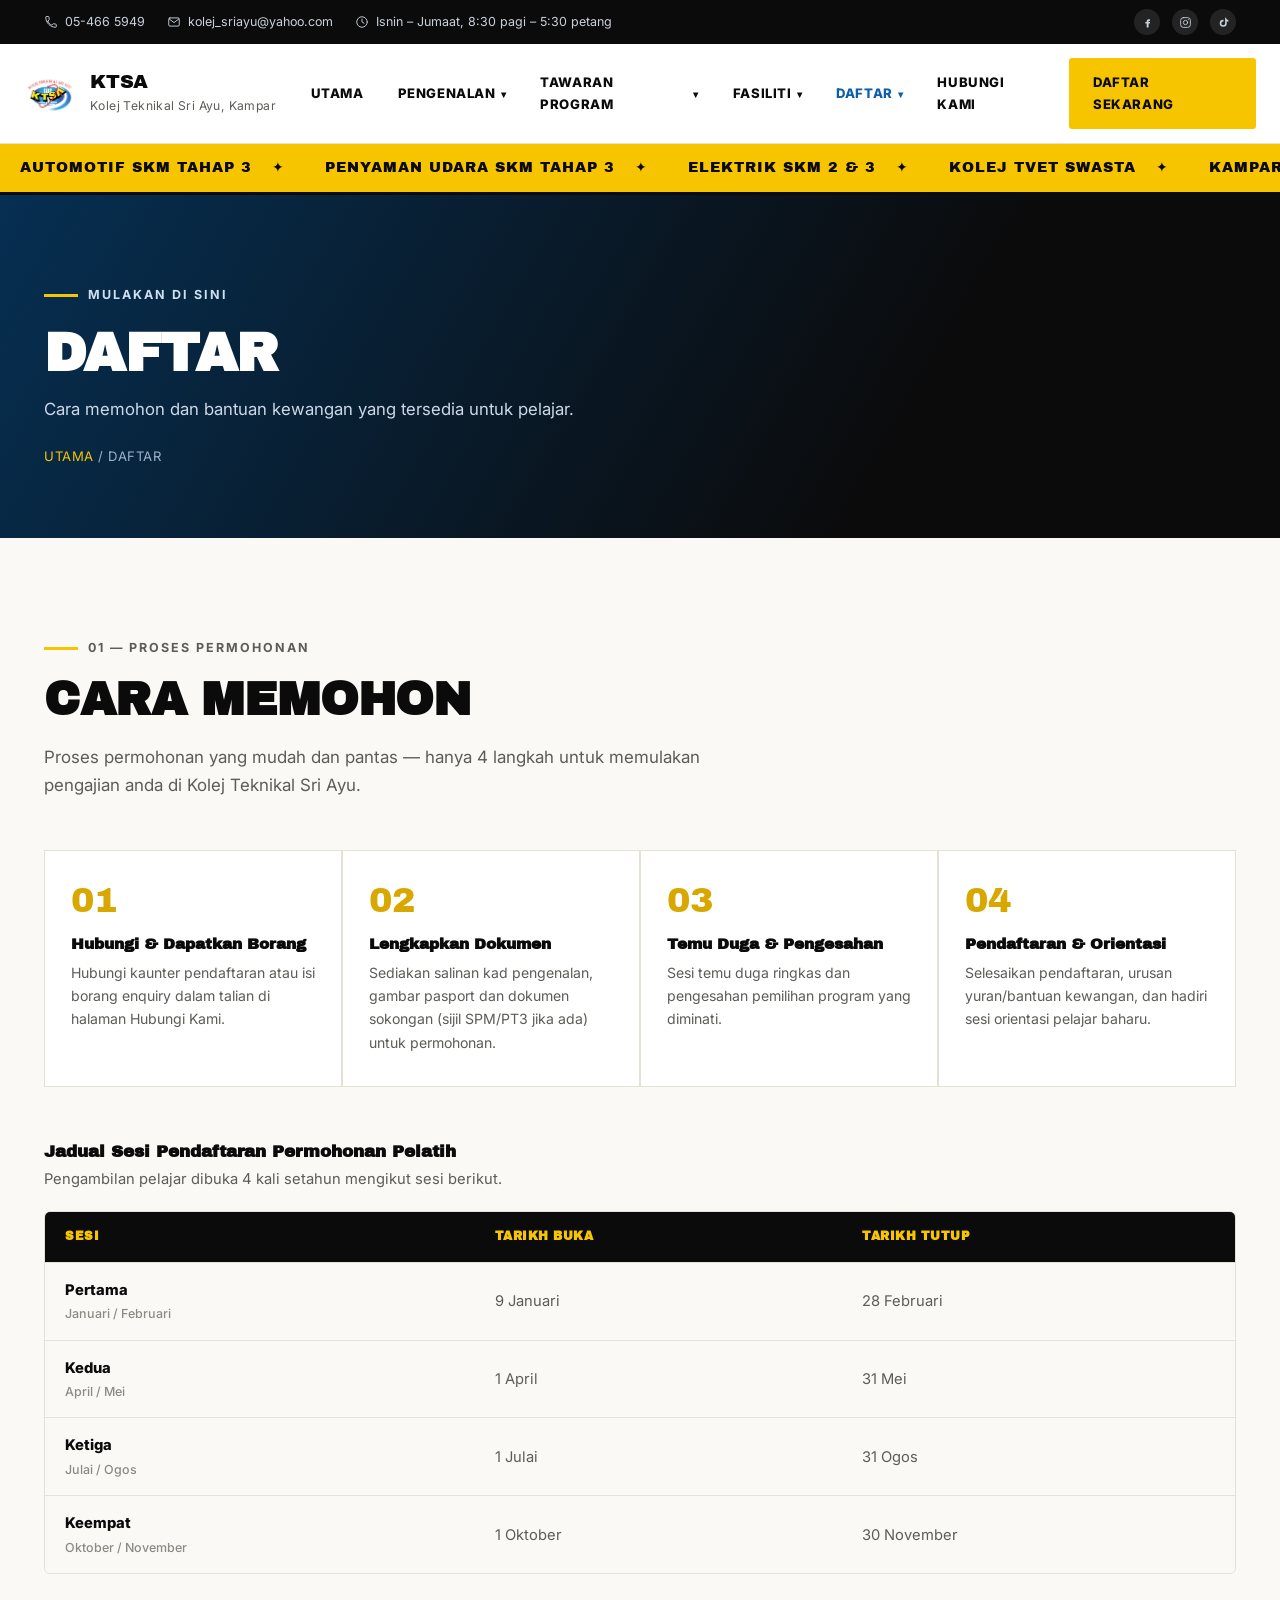
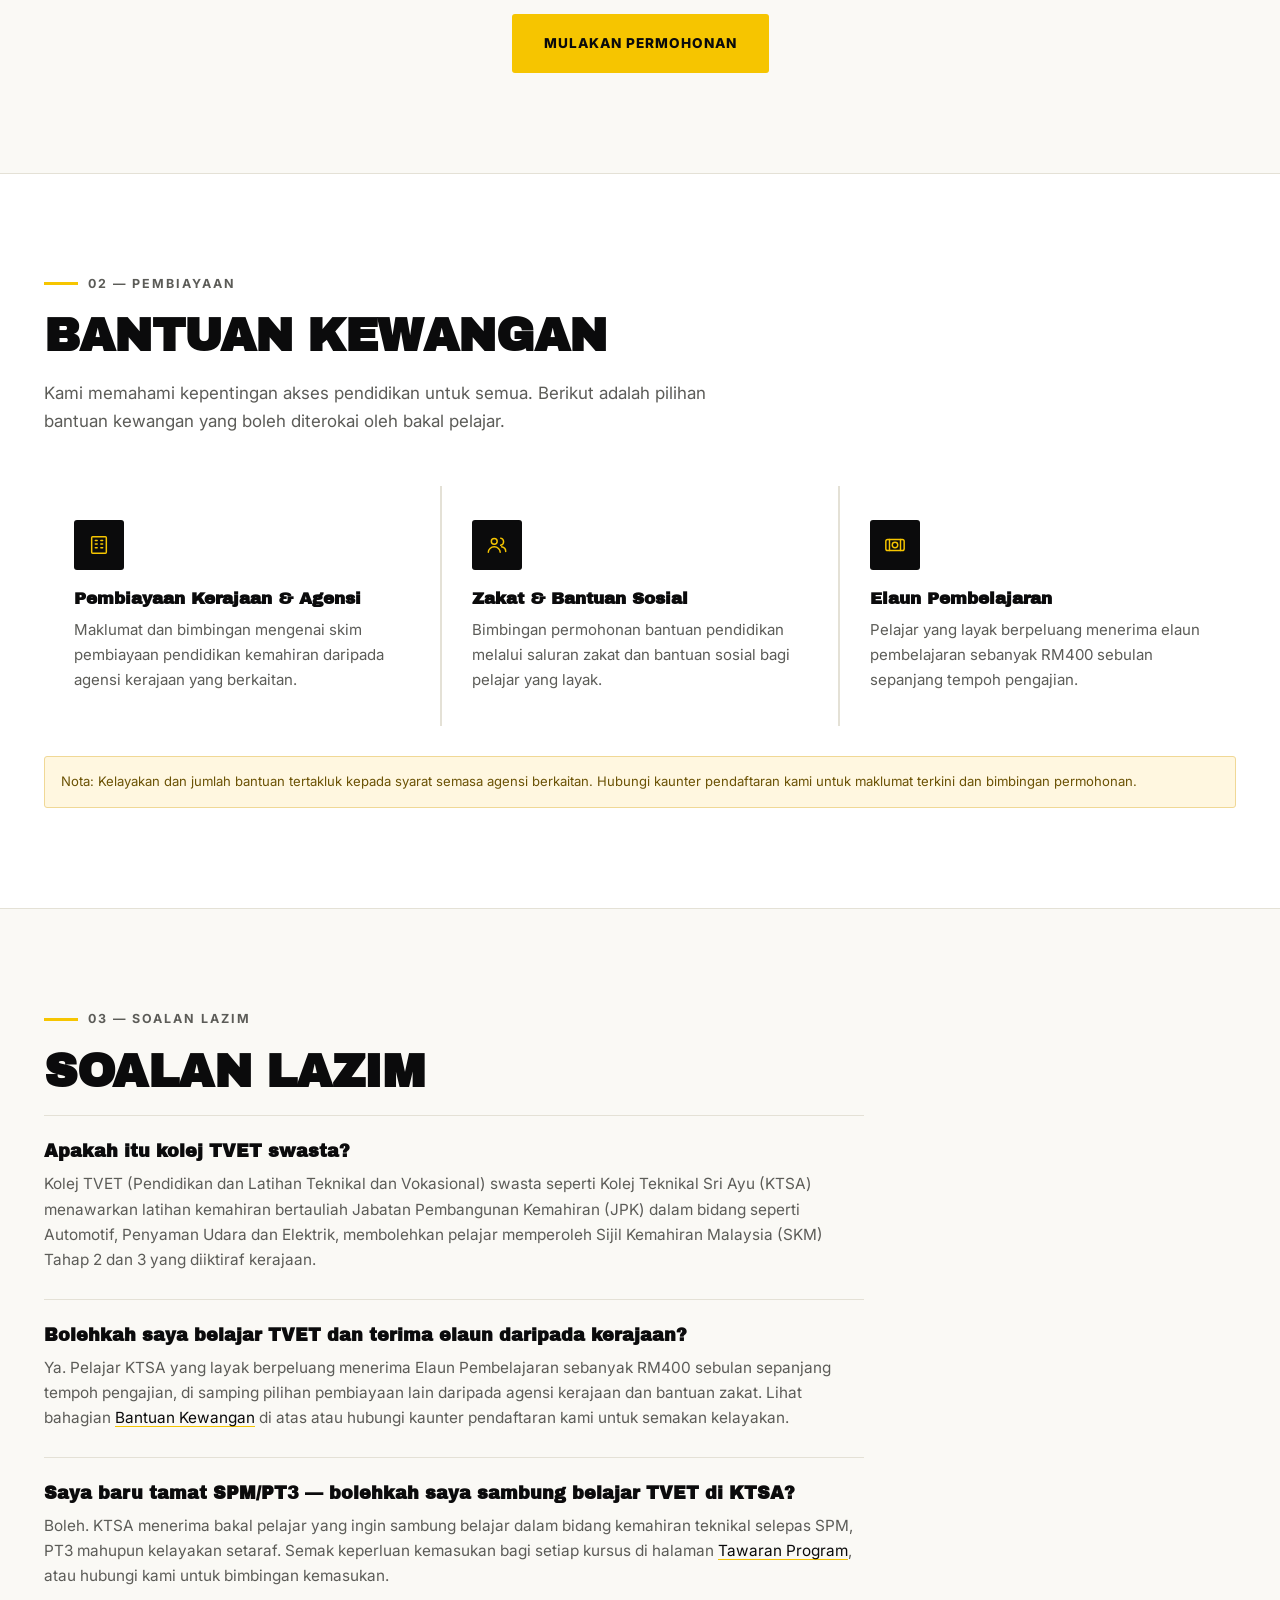
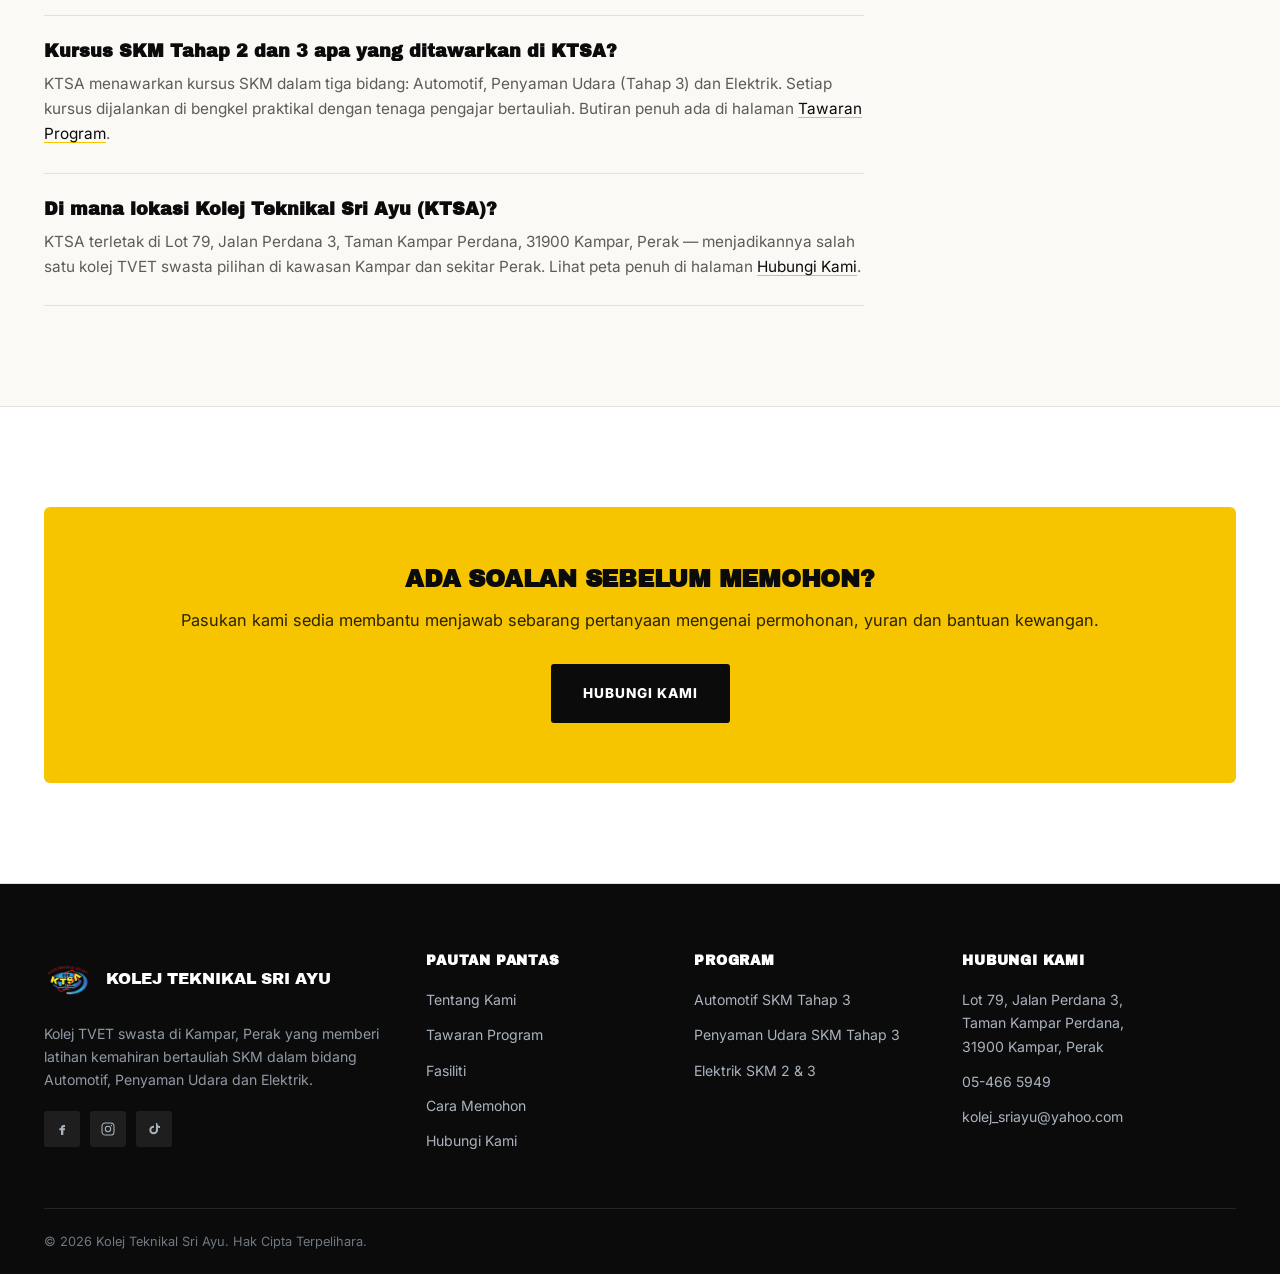
==== commit 09111831: "Add FAQ section and FAQPage schema targeting SEO keywords Targets "belajar tvet dan terima elaun dar" ====
--- a/daftar.html
+++ b/daftar.html
@@ -3,15 +3,99 @@
 <head>
 <meta charset="UTF-8">
 <meta name="viewport" content="width=device-width, initial-scale=1.0">
-<title>Daftar | Kolej Teknikal Sri Ayu</title>
-<meta name="description" content="Cara memohon dan bantuan kewangan di Kolej Teknikal Sri Ayu.">
+<meta name="google-site-verification" content="PkvAA36Pz5pyZ2dY4ucNIhTT2vYJQstn7NlEDLMuZLM" />
+<!-- Google tag (gtag.js) -->
+<script async src="https://www.googletagmanager.com/gtag/js?id=G-6MXXCMYV94"></script>
+<script>
+  window.dataLayer = window.dataLayer || [];
+  function gtag(){dataLayer.push(arguments);}
+  gtag('js', new Date());
+  gtag('config', 'G-6MXXCMYV94');
+</script>
+<title>Daftar & Bantuan Kewangan | Kolej Teknikal Sri Ayu (KTSA) Kampar</title>
+<meta name="description" content="Cara memohon kursus SKM Tahap 2 dan 3 serta pilihan bantuan kewangan di Kolej Teknikal Sri Ayu (KTSA), kolej TVET swasta di Kampar, Perak.">
 <link rel="preconnect" href="https://fonts.googleapis.com">
 <link href="https://fonts.googleapis.com/css2?family=Archivo+Black&family=Inter:wght@400;500;600;700;800;900&display=swap" rel="stylesheet">
 <link rel="icon" type="image/png" sizes="32x32" href="img/favicon/favicon-32.png">
 <link rel="icon" type="image/png" sizes="16x16" href="img/favicon/favicon-16.png">
 <link rel="apple-touch-icon" sizes="180x180" href="img/favicon/apple-touch-icon.png">
 <link rel="stylesheet" href="css/style.css">
+<script type="application/ld+json">
+{
+  "@context": "https://schema.org",
+  "@type": "EducationalOrganization",
+  "name": "Kolej Teknikal Sri Ayu",
+  "alternateName": "KTSA",
+  "url": "https://ktsa.edu.my/",
+  "logo": "https://ktsa.edu.my/img/logo/logo.png",
+  "description": "Kolej TVET swasta di Kampar, Perak yang menawarkan kursus Sijil Kemahiran Malaysia (SKM) Tahap 2 dan 3 dalam bidang Automotif, Penyaman Udara dan Elektrik.",
+  "address": {
+    "@type": "PostalAddress",
+    "streetAddress": "Lot 79, Jalan Perdana 3, Taman Kampar Perdana",
+    "addressLocality": "Kampar",
+    "postalCode": "31900",
+    "addressRegion": "Perak",
+    "addressCountry": "MY"
+  },
+  "telephone": "+60-5-466-5949",
+  "email": "kolej_sriayu@yahoo.com",
+  "sameAs": [
+    "https://www.facebook.com/profile.php?id=100064108056510",
+    "https://www.instagram.com/kolej_teknikalsriayu/",
+    "https://www.tiktok.com/@ktsa.tvet"
+  ]
+}
+</script>
+<script type="application/ld+json">
+{
+  "@context": "https://schema.org",
+  "@type": "FAQPage",
+  "mainEntity": [
+    {
+      "@type": "Question",
+      "name": "Apakah itu kolej TVET swasta?",
+      "acceptedAnswer": {
+        "@type": "Answer",
+        "text": "Kolej TVET (Pendidikan dan Latihan Teknikal dan Vokasional) swasta seperti Kolej Teknikal Sri Ayu (KTSA) menawarkan latihan kemahiran bertauliah Jabatan Pembangunan Kemahiran (JPK) dalam bidang seperti Automotif, Penyaman Udara dan Elektrik, membolehkan pelajar memperoleh Sijil Kemahiran Malaysia (SKM) Tahap 2 dan 3 yang diiktiraf kerajaan."
+      }
+    },
+    {
+      "@type": "Question",
+      "name": "Bolehkah saya belajar TVET dan terima elaun daripada kerajaan?",
+      "acceptedAnswer": {
+        "@type": "Answer",
+        "text": "Ya. Pelajar KTSA yang layak berpeluang menerima Elaun Pembelajaran sebanyak RM400 sebulan sepanjang tempoh pengajian, di samping pilihan pembiayaan lain daripada agensi kerajaan dan bantuan zakat."
+      }
+    },
+    {
+      "@type": "Question",
+      "name": "Saya baru tamat SPM/PT3 — bolehkah saya sambung belajar TVET di KTSA?",
+      "acceptedAnswer": {
+        "@type": "Answer",
+        "text": "Boleh. KTSA menerima bakal pelajar yang ingin sambung belajar dalam bidang kemahiran teknikal selepas SPM, PT3 mahupun kelayakan setaraf, dengan kursus SKM Tahap 2 dan 3 dalam bidang Automotif, Penyaman Udara dan Elektrik."
+      }
+    },
+    {
+      "@type": "Question",
+      "name": "Kursus SKM Tahap 2 dan 3 apa yang ditawarkan di KTSA?",
+      "acceptedAnswer": {
+        "@type": "Answer",
+        "text": "KTSA menawarkan kursus SKM dalam tiga bidang: Automotif, Penyaman Udara (Tahap 3) dan Elektrik, dijalankan di bengkel praktikal dengan tenaga pengajar bertauliah."
+      }
+    },
+    {
+      "@type": "Question",
+      "name": "Di mana lokasi Kolej Teknikal Sri Ayu (KTSA)?",
+      "acceptedAnswer": {
+        "@type": "Answer",
+        "text": "KTSA terletak di Lot 79, Jalan Perdana 3, Taman Kampar Perdana, 31900 Kampar, Perak — menjadikannya salah satu kolej TVET swasta pilihan di kawasan Kampar dan sekitar Perak."
+      }
+    }
+  ]
+}
+</script>
 </head>
+
 <body>
 
 <div class="top-bar">
@@ -175,6 +259,35 @@
   </div>
 </section>
 
+<section class="section" id="soalan-lazim">
+  <div class="container">
+    <span class="eyebrow">03 — Soalan Lazim</span>
+    <h2 class="section-title">Soalan Lazim</h2>
+    <div class="faq-list">
+      <div class="faq-item">
+        <h3>Apakah itu kolej TVET swasta?</h3>
+        <p>Kolej TVET (Pendidikan dan Latihan Teknikal dan Vokasional) swasta seperti Kolej Teknikal Sri Ayu (KTSA) menawarkan latihan kemahiran bertauliah Jabatan Pembangunan Kemahiran (JPK) dalam bidang seperti Automotif, Penyaman Udara dan Elektrik, membolehkan pelajar memperoleh Sijil Kemahiran Malaysia (SKM) Tahap 2 dan 3 yang diiktiraf kerajaan.</p>
+      </div>
+      <div class="faq-item">
+        <h3>Bolehkah saya belajar TVET dan terima elaun daripada kerajaan?</h3>
+        <p>Ya. Pelajar KTSA yang layak berpeluang menerima Elaun Pembelajaran sebanyak RM400 sebulan sepanjang tempoh pengajian, di samping pilihan pembiayaan lain daripada agensi kerajaan dan bantuan zakat. Lihat bahagian <a href="#bantuan-kewangan">Bantuan Kewangan</a> di atas atau hubungi kaunter pendaftaran kami untuk semakan kelayakan.</p>
+      </div>
+      <div class="faq-item">
+        <h3>Saya baru tamat SPM/PT3 — bolehkah saya sambung belajar TVET di KTSA?</h3>
+        <p>Boleh. KTSA menerima bakal pelajar yang ingin sambung belajar dalam bidang kemahiran teknikal selepas SPM, PT3 mahupun kelayakan setaraf. Semak keperluan kemasukan bagi setiap kursus di halaman <a href="program.html">Tawaran Program</a>, atau hubungi kami untuk bimbingan kemasukan.</p>
+      </div>
+      <div class="faq-item">
+        <h3>Kursus SKM Tahap 2 dan 3 apa yang ditawarkan di KTSA?</h3>
+        <p>KTSA menawarkan kursus SKM dalam tiga bidang: Automotif, Penyaman Udara (Tahap 3) dan Elektrik. Setiap kursus dijalankan di bengkel praktikal dengan tenaga pengajar bertauliah. Butiran penuh ada di halaman <a href="program.html">Tawaran Program</a>.</p>
+      </div>
+      <div class="faq-item">
+        <h3>Di mana lokasi Kolej Teknikal Sri Ayu (KTSA)?</h3>
+        <p>KTSA terletak di Lot 79, Jalan Perdana 3, Taman Kampar Perdana, 31900 Kampar, Perak — menjadikannya salah satu kolej TVET swasta pilihan di kawasan Kampar dan sekitar Perak. Lihat peta penuh di halaman <a href="hubungi.html">Hubungi Kami</a>.</p>
+      </div>
+    </div>
+  </div>
+</section>
+
 <section class="section section-alt">
   <div class="container">
     <div class="cta-band">
--- a/css/style.css
+++ b/css/style.css
@@ -213,6 +213,12 @@
 }
 .card h3 { font-size: 1.05rem; margin-bottom: 10px; text-transform: none; letter-spacing: 0; }
 .card p { color: var(--gray-600); font-size: 0.94rem; }
+
+.faq-list { max-width: 820px; border-top: 1px solid var(--border); }
+.faq-item { padding: 26px 0; border-bottom: 1px solid var(--border); }
+.faq-item h3 { font-size: 1.1rem; margin-bottom: 10px; text-transform: none; letter-spacing: 0; color: var(--ink); }
+.faq-item p { color: var(--gray-600); font-size: 0.96rem; line-height: 1.65; }
+.faq-item p a { color: var(--ink); text-decoration: underline; text-decoration-color: var(--gold); text-underline-offset: 3px; }
 
 /* Program editorial blocks */
 .program-feature { display: grid; grid-template-columns: 1fr 1fr; gap: 60px; align-items: center; padding: 70px 0; border-bottom: 1px solid var(--border); }
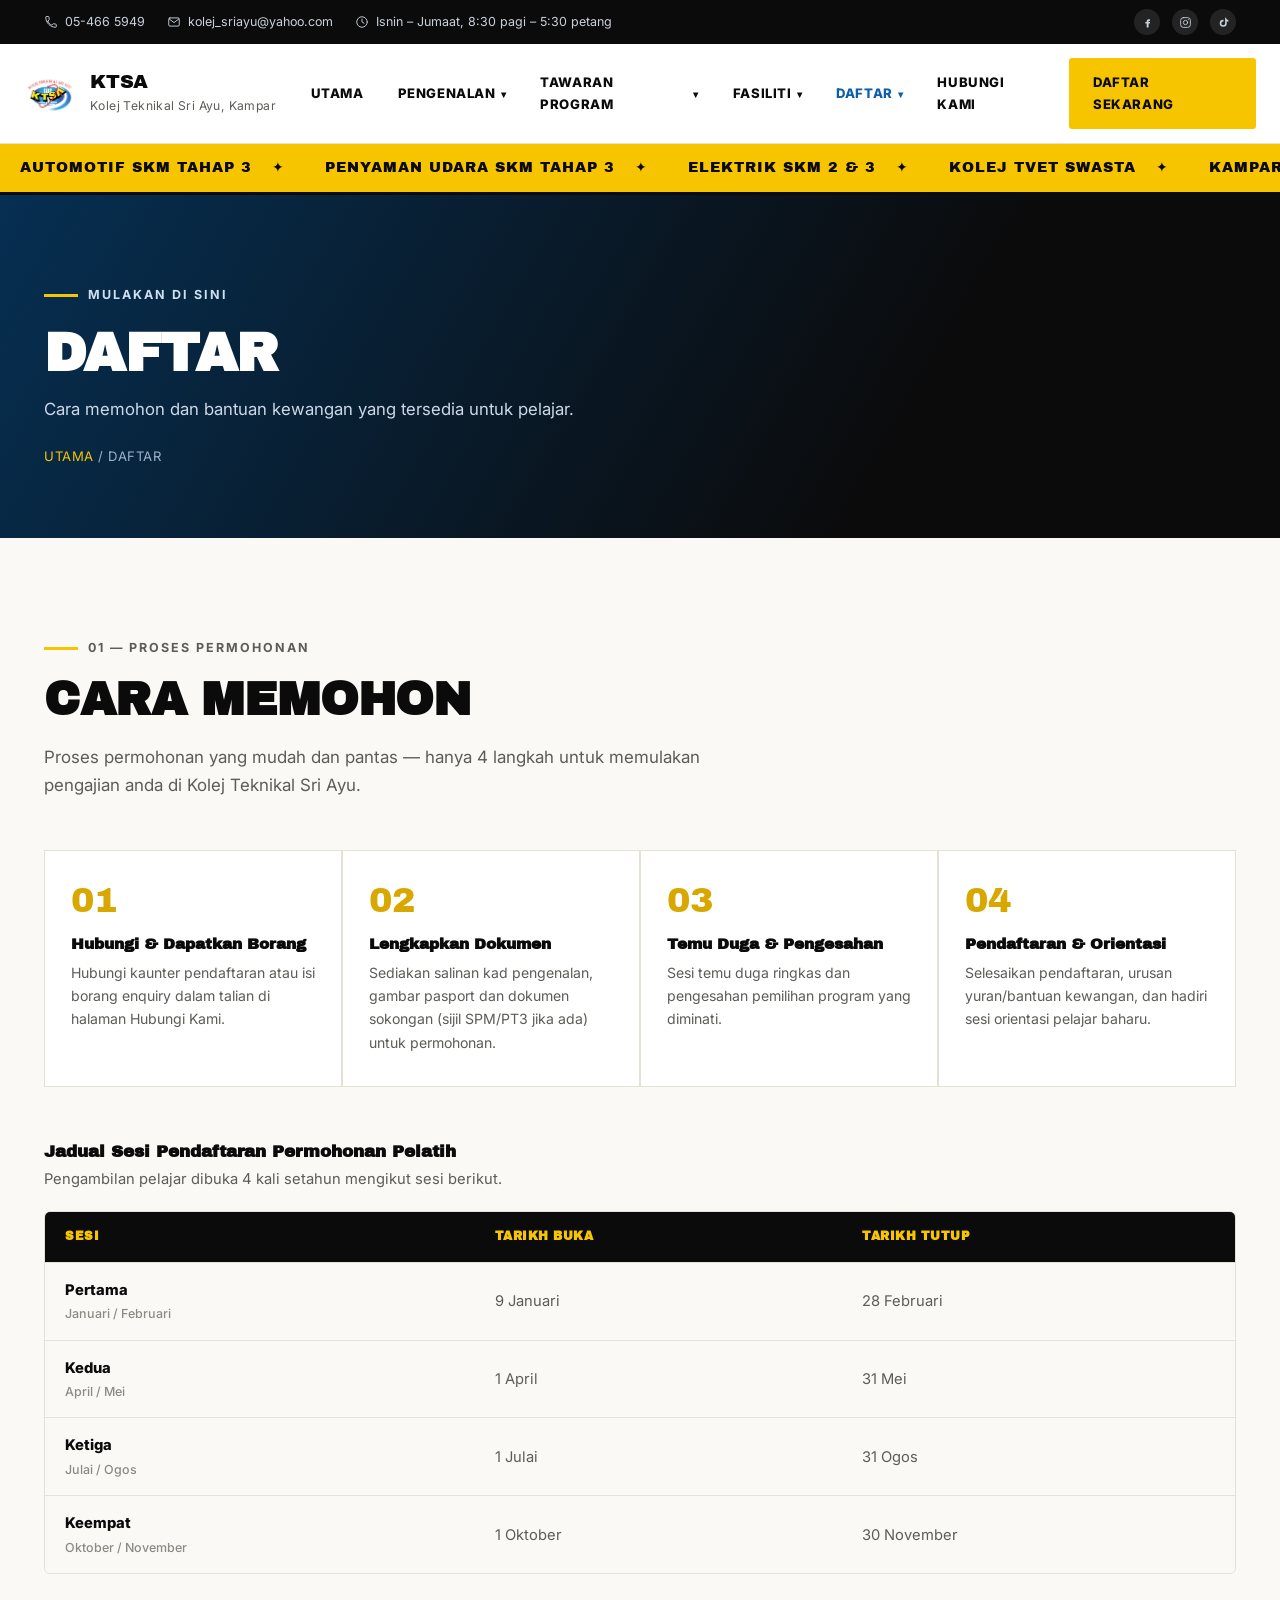
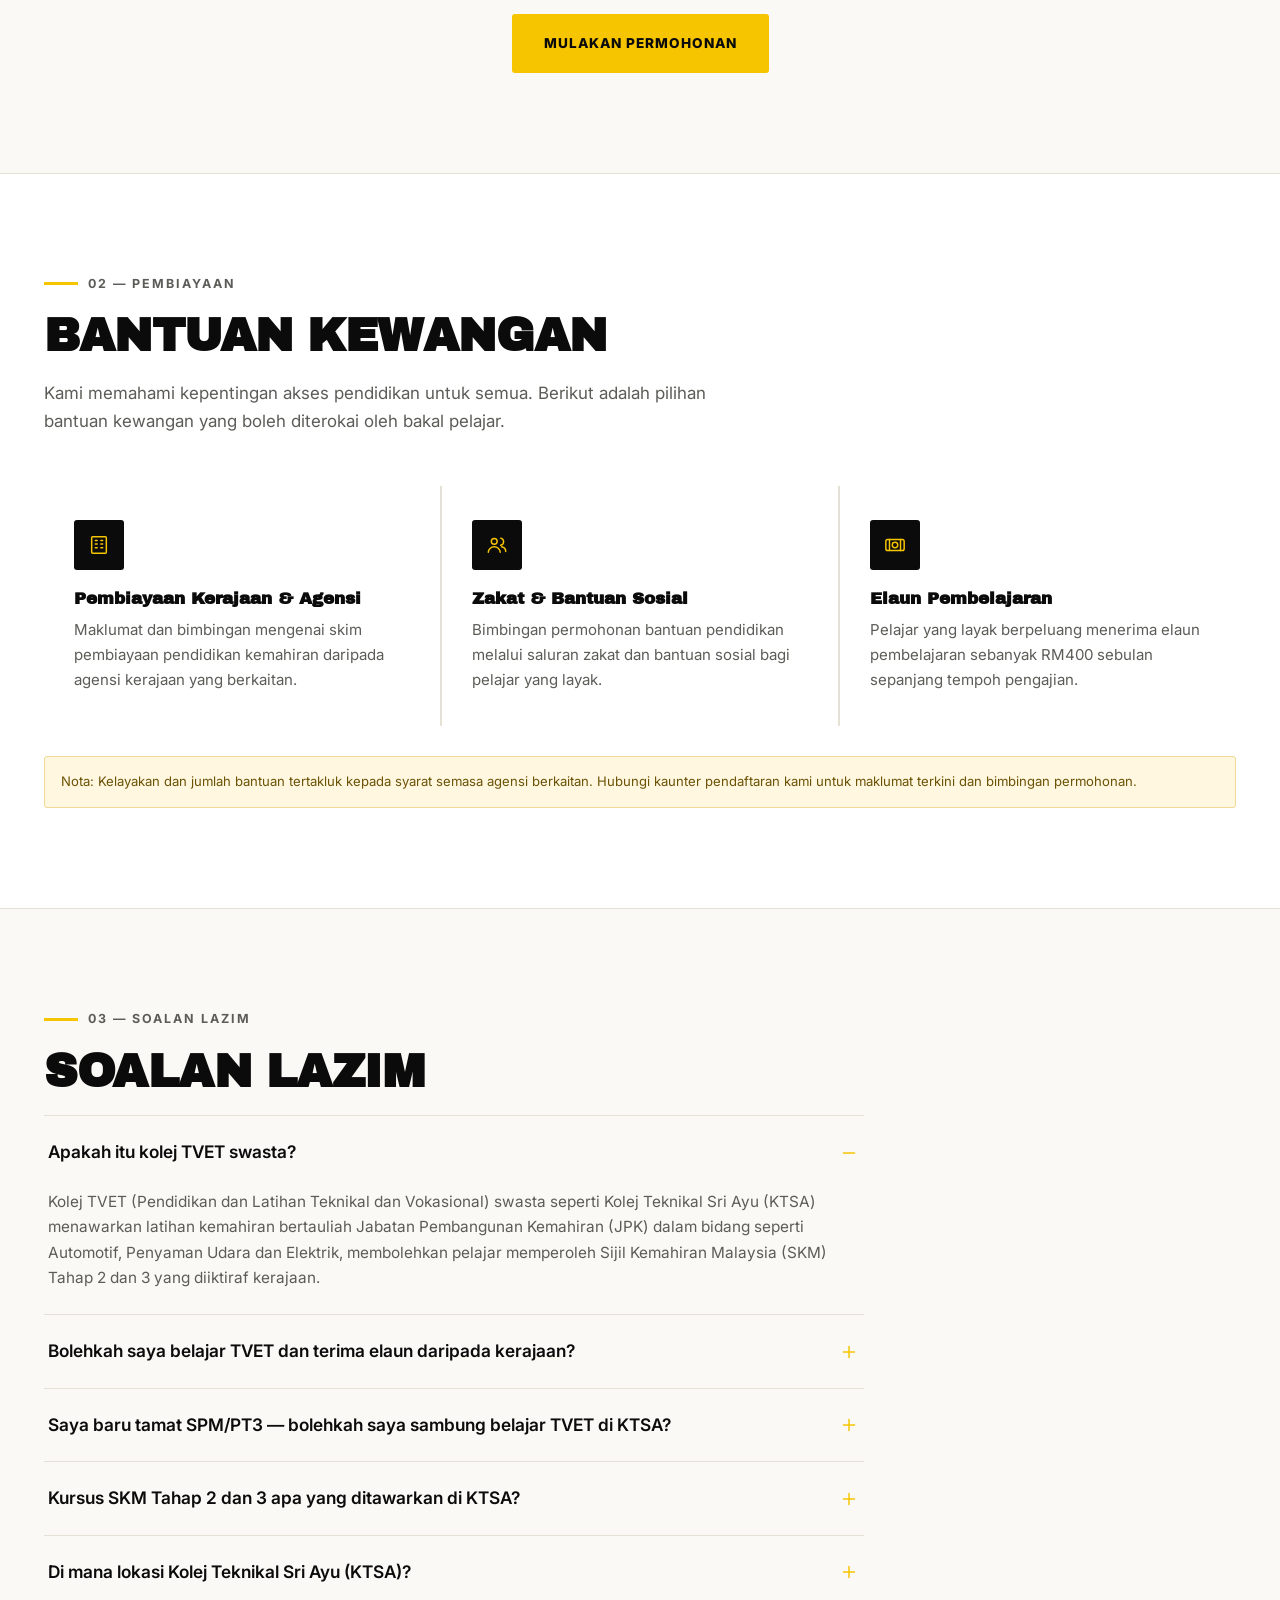
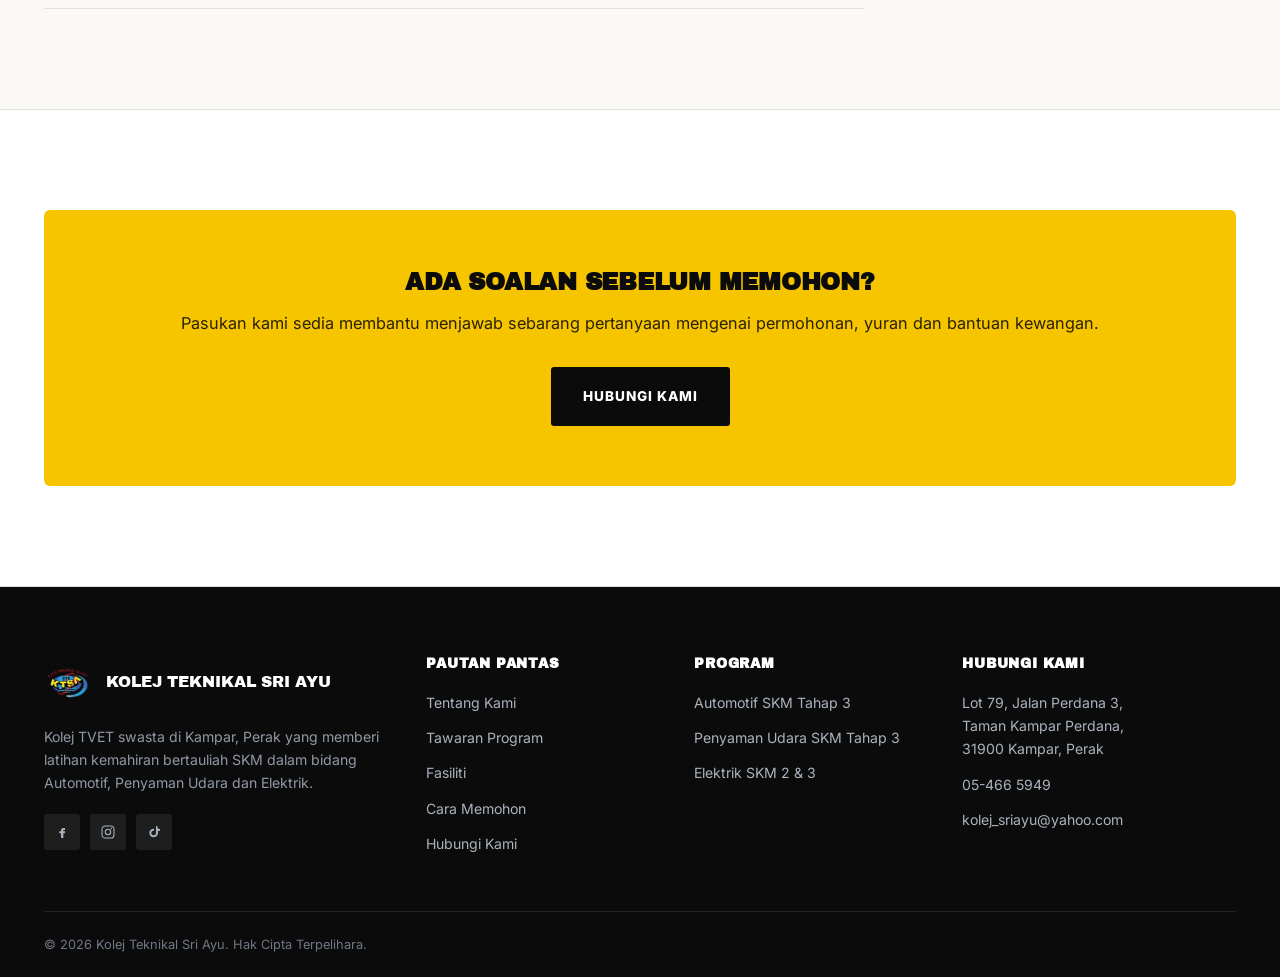
==== commit 117cada0: "Convert FAQ list to accessible accordion component Uses native <details>/<summary> for zero-JS keybo" ====
--- a/daftar.html
+++ b/daftar.html
@@ -264,26 +264,66 @@
     <span class="eyebrow">03 — Soalan Lazim</span>
     <h2 class="section-title">Soalan Lazim</h2>
     <div class="faq-list">
-      <div class="faq-item">
-        <h3>Apakah itu kolej TVET swasta?</h3>
-        <p>Kolej TVET (Pendidikan dan Latihan Teknikal dan Vokasional) swasta seperti Kolej Teknikal Sri Ayu (KTSA) menawarkan latihan kemahiran bertauliah Jabatan Pembangunan Kemahiran (JPK) dalam bidang seperti Automotif, Penyaman Udara dan Elektrik, membolehkan pelajar memperoleh Sijil Kemahiran Malaysia (SKM) Tahap 2 dan 3 yang diiktiraf kerajaan.</p>
-      </div>
-      <div class="faq-item">
-        <h3>Bolehkah saya belajar TVET dan terima elaun daripada kerajaan?</h3>
-        <p>Ya. Pelajar KTSA yang layak berpeluang menerima Elaun Pembelajaran sebanyak RM400 sebulan sepanjang tempoh pengajian, di samping pilihan pembiayaan lain daripada agensi kerajaan dan bantuan zakat. Lihat bahagian <a href="#bantuan-kewangan">Bantuan Kewangan</a> di atas atau hubungi kaunter pendaftaran kami untuk semakan kelayakan.</p>
-      </div>
-      <div class="faq-item">
-        <h3>Saya baru tamat SPM/PT3 — bolehkah saya sambung belajar TVET di KTSA?</h3>
-        <p>Boleh. KTSA menerima bakal pelajar yang ingin sambung belajar dalam bidang kemahiran teknikal selepas SPM, PT3 mahupun kelayakan setaraf. Semak keperluan kemasukan bagi setiap kursus di halaman <a href="program.html">Tawaran Program</a>, atau hubungi kami untuk bimbingan kemasukan.</p>
-      </div>
-      <div class="faq-item">
-        <h3>Kursus SKM Tahap 2 dan 3 apa yang ditawarkan di KTSA?</h3>
-        <p>KTSA menawarkan kursus SKM dalam tiga bidang: Automotif, Penyaman Udara (Tahap 3) dan Elektrik. Setiap kursus dijalankan di bengkel praktikal dengan tenaga pengajar bertauliah. Butiran penuh ada di halaman <a href="program.html">Tawaran Program</a>.</p>
-      </div>
-      <div class="faq-item">
-        <h3>Di mana lokasi Kolej Teknikal Sri Ayu (KTSA)?</h3>
-        <p>KTSA terletak di Lot 79, Jalan Perdana 3, Taman Kampar Perdana, 31900 Kampar, Perak — menjadikannya salah satu kolej TVET swasta pilihan di kawasan Kampar dan sekitar Perak. Lihat peta penuh di halaman <a href="hubungi.html">Hubungi Kami</a>.</p>
-      </div>
+      <details class="faq-item" open>
+        <summary class="faq-question">
+          <span>Apakah itu kolej TVET swasta?</span>
+          <span class="faq-icon">
+            <svg class="icon faq-icon-plus" viewBox="0 0 24 24"><path d="M6 12h12M12 6v12"/></svg>
+            <svg class="icon faq-icon-minus" viewBox="0 0 24 24"><path d="M6 12h12"/></svg>
+          </span>
+        </summary>
+        <div class="faq-answer-wrap"><div class="faq-answer">
+          <p>Kolej TVET (Pendidikan dan Latihan Teknikal dan Vokasional) swasta seperti Kolej Teknikal Sri Ayu (KTSA) menawarkan latihan kemahiran bertauliah Jabatan Pembangunan Kemahiran (JPK) dalam bidang seperti Automotif, Penyaman Udara dan Elektrik, membolehkan pelajar memperoleh Sijil Kemahiran Malaysia (SKM) Tahap 2 dan 3 yang diiktiraf kerajaan.</p>
+        </div></div>
+      </details>
+      <details class="faq-item">
+        <summary class="faq-question">
+          <span>Bolehkah saya belajar TVET dan terima elaun daripada kerajaan?</span>
+          <span class="faq-icon">
+            <svg class="icon faq-icon-plus" viewBox="0 0 24 24"><path d="M6 12h12M12 6v12"/></svg>
+            <svg class="icon faq-icon-minus" viewBox="0 0 24 24"><path d="M6 12h12"/></svg>
+          </span>
+        </summary>
+        <div class="faq-answer-wrap"><div class="faq-answer">
+          <p>Ya. Pelajar KTSA yang layak berpeluang menerima Elaun Pembelajaran sebanyak RM400 sebulan sepanjang tempoh pengajian, di samping pilihan pembiayaan lain daripada agensi kerajaan dan bantuan zakat. Lihat bahagian <a href="#bantuan-kewangan">Bantuan Kewangan</a> di atas atau hubungi kaunter pendaftaran kami untuk semakan kelayakan.</p>
+        </div></div>
+      </details>
+      <details class="faq-item">
+        <summary class="faq-question">
+          <span>Saya baru tamat SPM/PT3 — bolehkah saya sambung belajar TVET di KTSA?</span>
+          <span class="faq-icon">
+            <svg class="icon faq-icon-plus" viewBox="0 0 24 24"><path d="M6 12h12M12 6v12"/></svg>
+            <svg class="icon faq-icon-minus" viewBox="0 0 24 24"><path d="M6 12h12"/></svg>
+          </span>
+        </summary>
+        <div class="faq-answer-wrap"><div class="faq-answer">
+          <p>Boleh. KTSA menerima bakal pelajar yang ingin sambung belajar dalam bidang kemahiran teknikal selepas SPM, PT3 mahupun kelayakan setaraf. Semak keperluan kemasukan bagi setiap kursus di halaman <a href="program.html">Tawaran Program</a>, atau hubungi kami untuk bimbingan kemasukan.</p>
+        </div></div>
+      </details>
+      <details class="faq-item">
+        <summary class="faq-question">
+          <span>Kursus SKM Tahap 2 dan 3 apa yang ditawarkan di KTSA?</span>
+          <span class="faq-icon">
+            <svg class="icon faq-icon-plus" viewBox="0 0 24 24"><path d="M6 12h12M12 6v12"/></svg>
+            <svg class="icon faq-icon-minus" viewBox="0 0 24 24"><path d="M6 12h12"/></svg>
+          </span>
+        </summary>
+        <div class="faq-answer-wrap"><div class="faq-answer">
+          <p>KTSA menawarkan kursus SKM dalam tiga bidang: Automotif, Penyaman Udara (Tahap 3) dan Elektrik. Setiap kursus dijalankan di bengkel praktikal dengan tenaga pengajar bertauliah. Butiran penuh ada di halaman <a href="program.html">Tawaran Program</a>.</p>
+        </div></div>
+      </details>
+      <details class="faq-item">
+        <summary class="faq-question">
+          <span>Di mana lokasi Kolej Teknikal Sri Ayu (KTSA)?</span>
+          <span class="faq-icon">
+            <svg class="icon faq-icon-plus" viewBox="0 0 24 24"><path d="M6 12h12M12 6v12"/></svg>
+            <svg class="icon faq-icon-minus" viewBox="0 0 24 24"><path d="M6 12h12"/></svg>
+          </span>
+        </summary>
+        <div class="faq-answer-wrap"><div class="faq-answer">
+          <p>KTSA terletak di Lot 79, Jalan Perdana 3, Taman Kampar Perdana, 31900 Kampar, Perak — menjadikannya salah satu kolej TVET swasta pilihan di kawasan Kampar dan sekitar Perak. Lihat peta penuh di halaman <a href="hubungi.html">Hubungi Kami</a>.</p>
+        </div></div>
+      </details>
     </div>
   </div>
 </section>
--- a/css/style.css
+++ b/css/style.css
@@ -215,10 +215,36 @@
 .card p { color: var(--gray-600); font-size: 0.94rem; }
 
 .faq-list { max-width: 820px; border-top: 1px solid var(--border); }
-.faq-item { padding: 26px 0; border-bottom: 1px solid var(--border); }
-.faq-item h3 { font-size: 1.1rem; margin-bottom: 10px; text-transform: none; letter-spacing: 0; color: var(--ink); }
-.faq-item p { color: var(--gray-600); font-size: 0.96rem; line-height: 1.65; }
-.faq-item p a { color: var(--ink); text-decoration: underline; text-decoration-color: var(--gold); text-underline-offset: 3px; }
+.faq-item { border-bottom: 1px solid var(--border); }
+
+.faq-question {
+  list-style: none; cursor: pointer; display: flex; align-items: center; justify-content: space-between;
+  gap: 20px; padding: 22px 4px; font-size: 1.08rem; font-weight: 600; color: var(--ink);
+  -webkit-tap-highlight-color: transparent; transition: background-color 0.2s ease, padding-left 0.2s ease;
+}
+.faq-question::-webkit-details-marker { display: none; }
+.faq-question::marker { content: ""; }
+.faq-question:hover { background: var(--paper); padding-left: 14px; }
+.faq-question:active { background: var(--border); }
+.faq-question:focus-visible { outline: 2px solid var(--gold); outline-offset: -2px; border-radius: var(--radius); }
+
+.faq-icon { position: relative; width: 22px; height: 22px; flex-shrink: 0; color: var(--gold); }
+.faq-icon svg { position: absolute; inset: 0; }
+.faq-icon-minus { display: none; }
+.faq-item[open] .faq-icon-plus { display: none; }
+.faq-item[open] .faq-icon-minus { display: block; }
+
+.faq-answer-wrap {
+  display: grid; grid-template-rows: 0fr; transition: grid-template-rows 0.3s ease;
+}
+.faq-item[open] .faq-answer-wrap { grid-template-rows: 1fr; }
+.faq-answer { overflow: hidden; }
+.faq-answer p { color: var(--gray-600); font-size: 0.96rem; line-height: 1.65; padding: 0 4px 24px; margin: 0; }
+.faq-answer p a { color: var(--ink); text-decoration: underline; text-decoration-color: var(--gold); text-underline-offset: 3px; }
+
+@media (prefers-reduced-motion: reduce) {
+  .faq-question, .faq-answer-wrap { transition: none; }
+}
 
 /* Program editorial blocks */
 .program-feature { display: grid; grid-template-columns: 1fr 1fr; gap: 60px; align-items: center; padding: 70px 0; border-bottom: 1px solid var(--border); }
